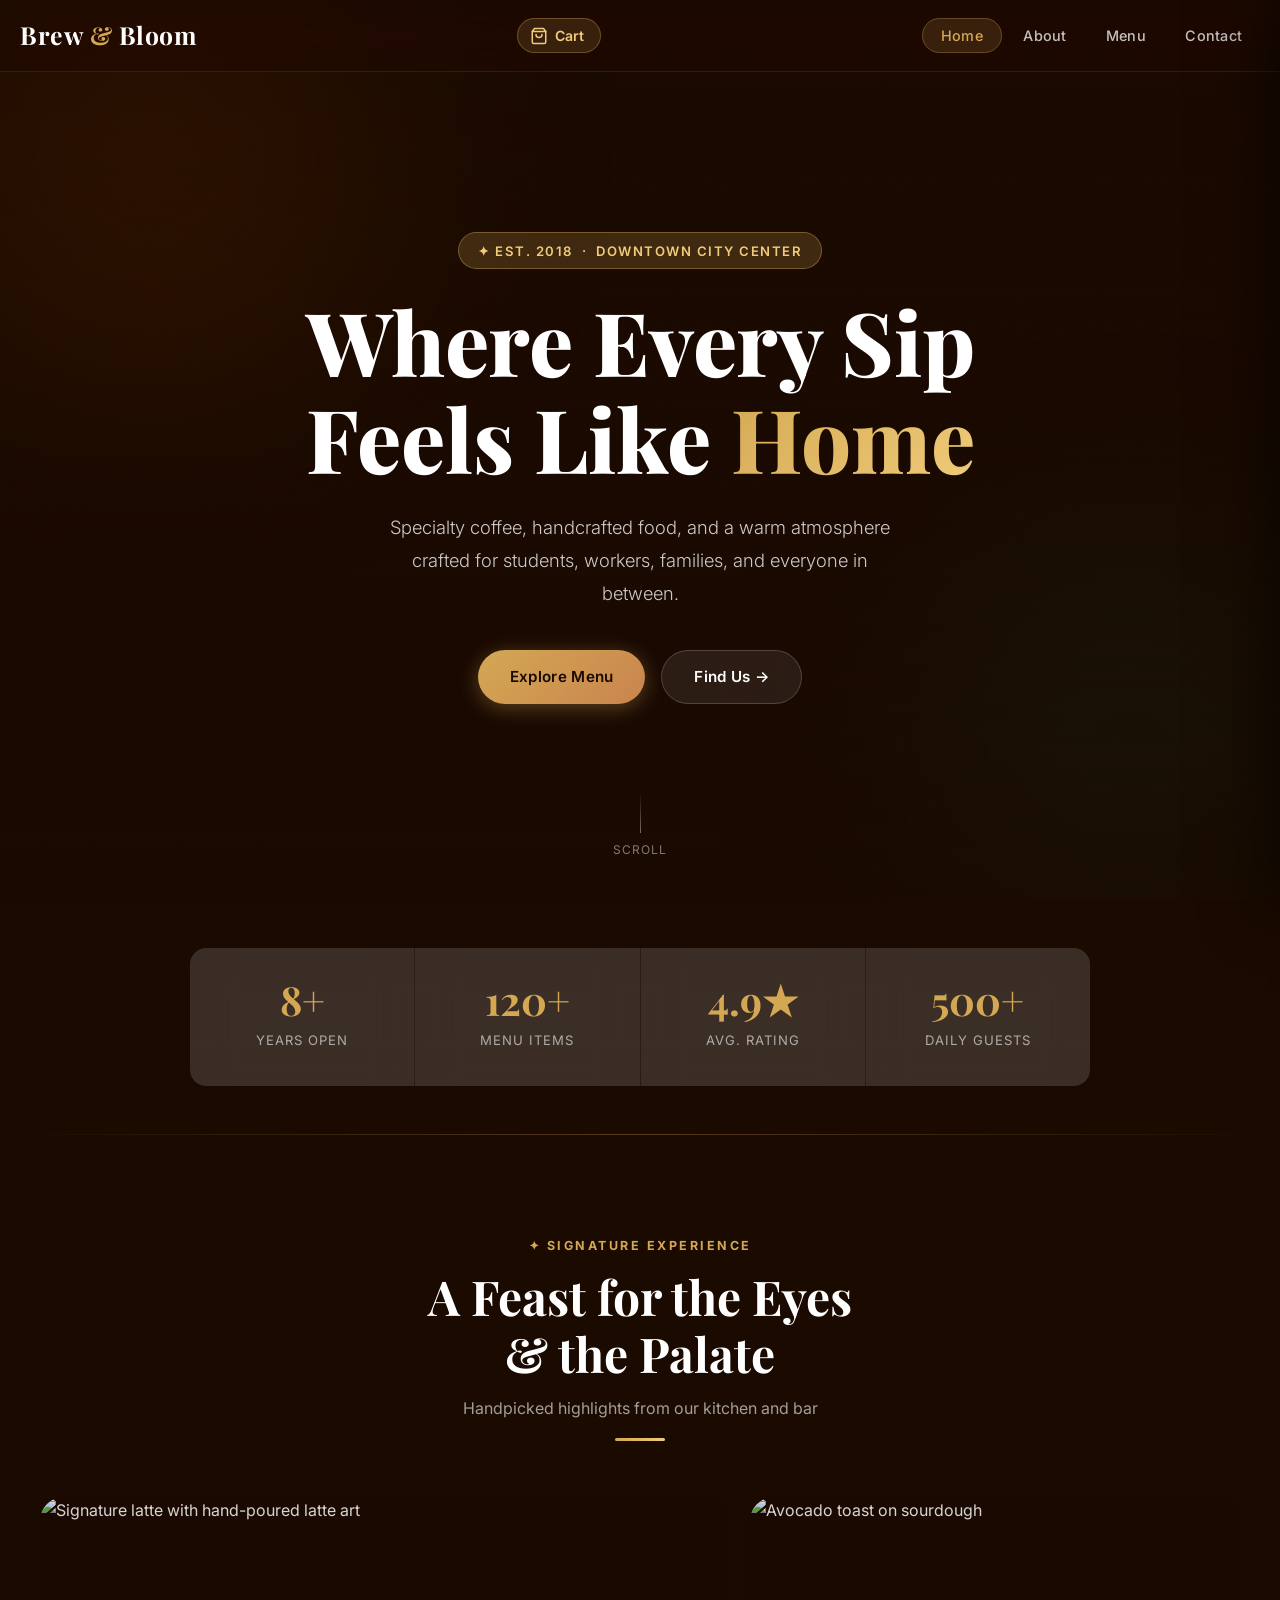
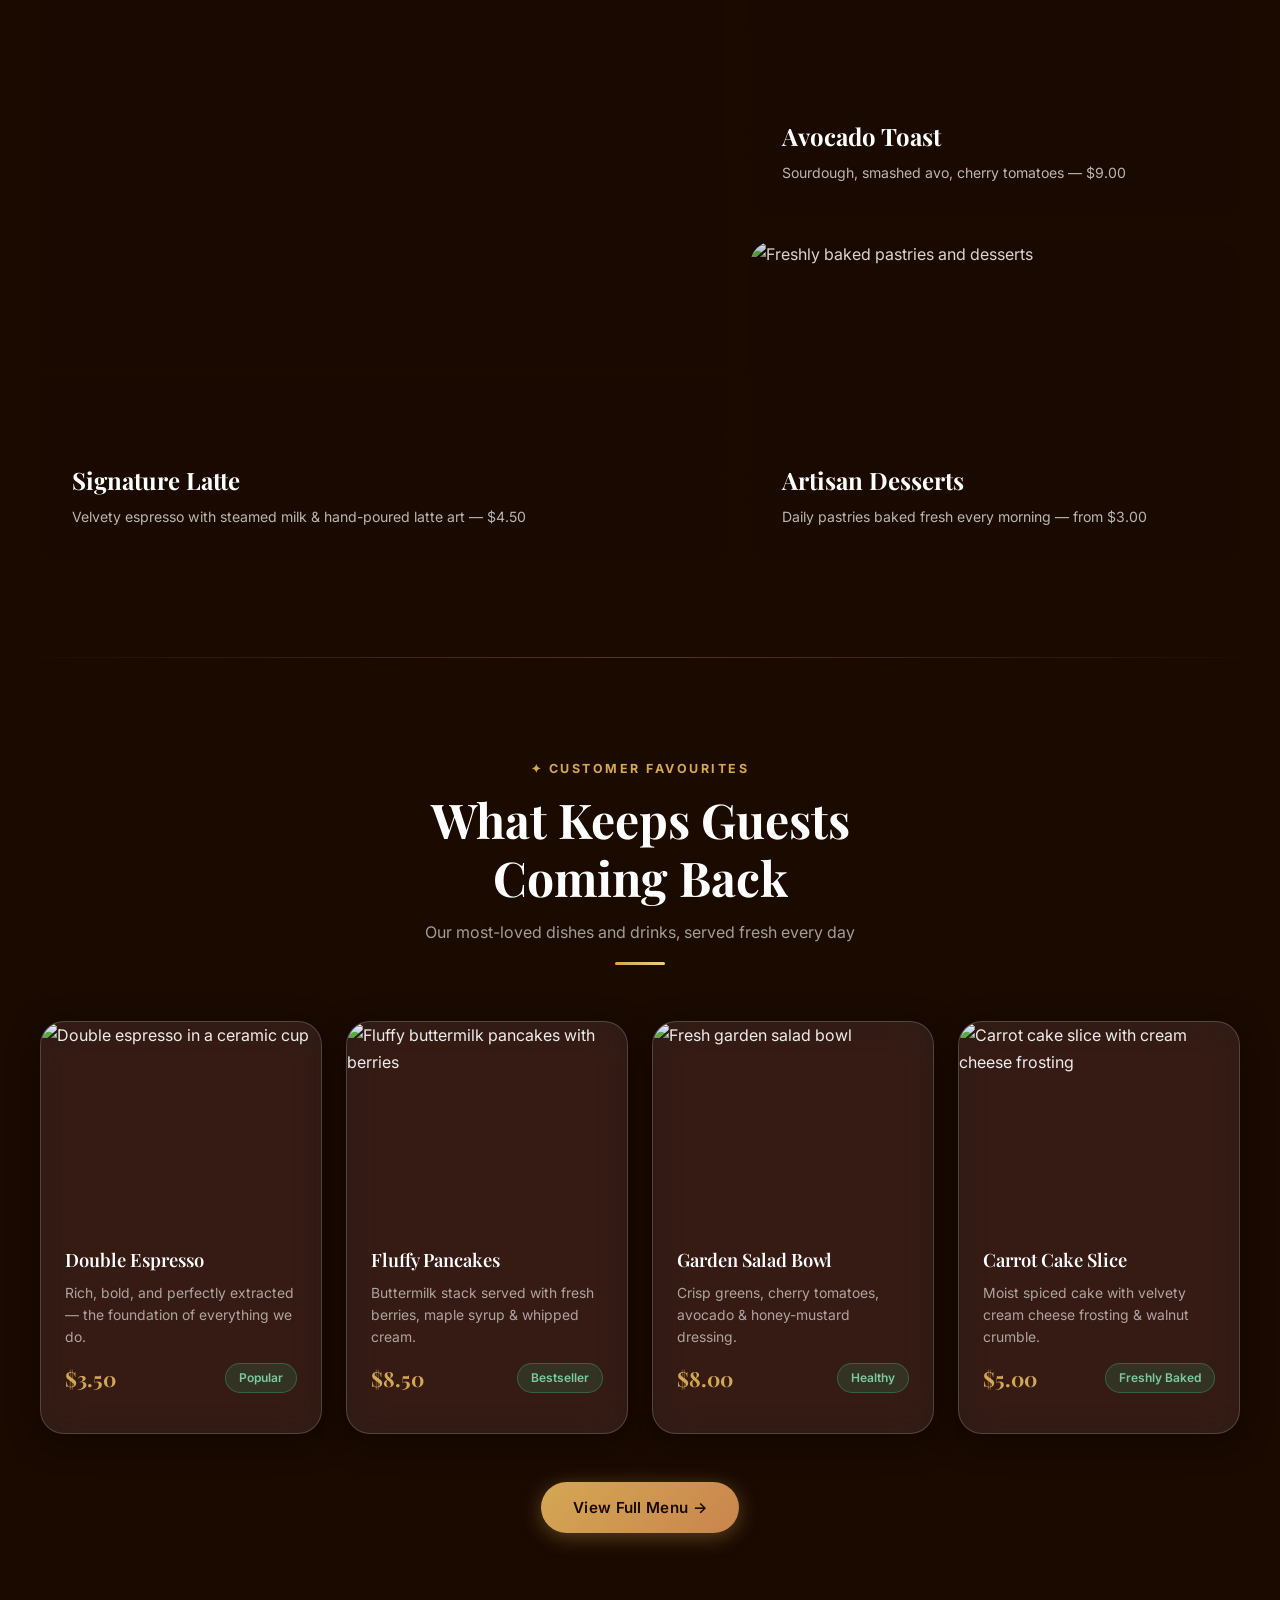
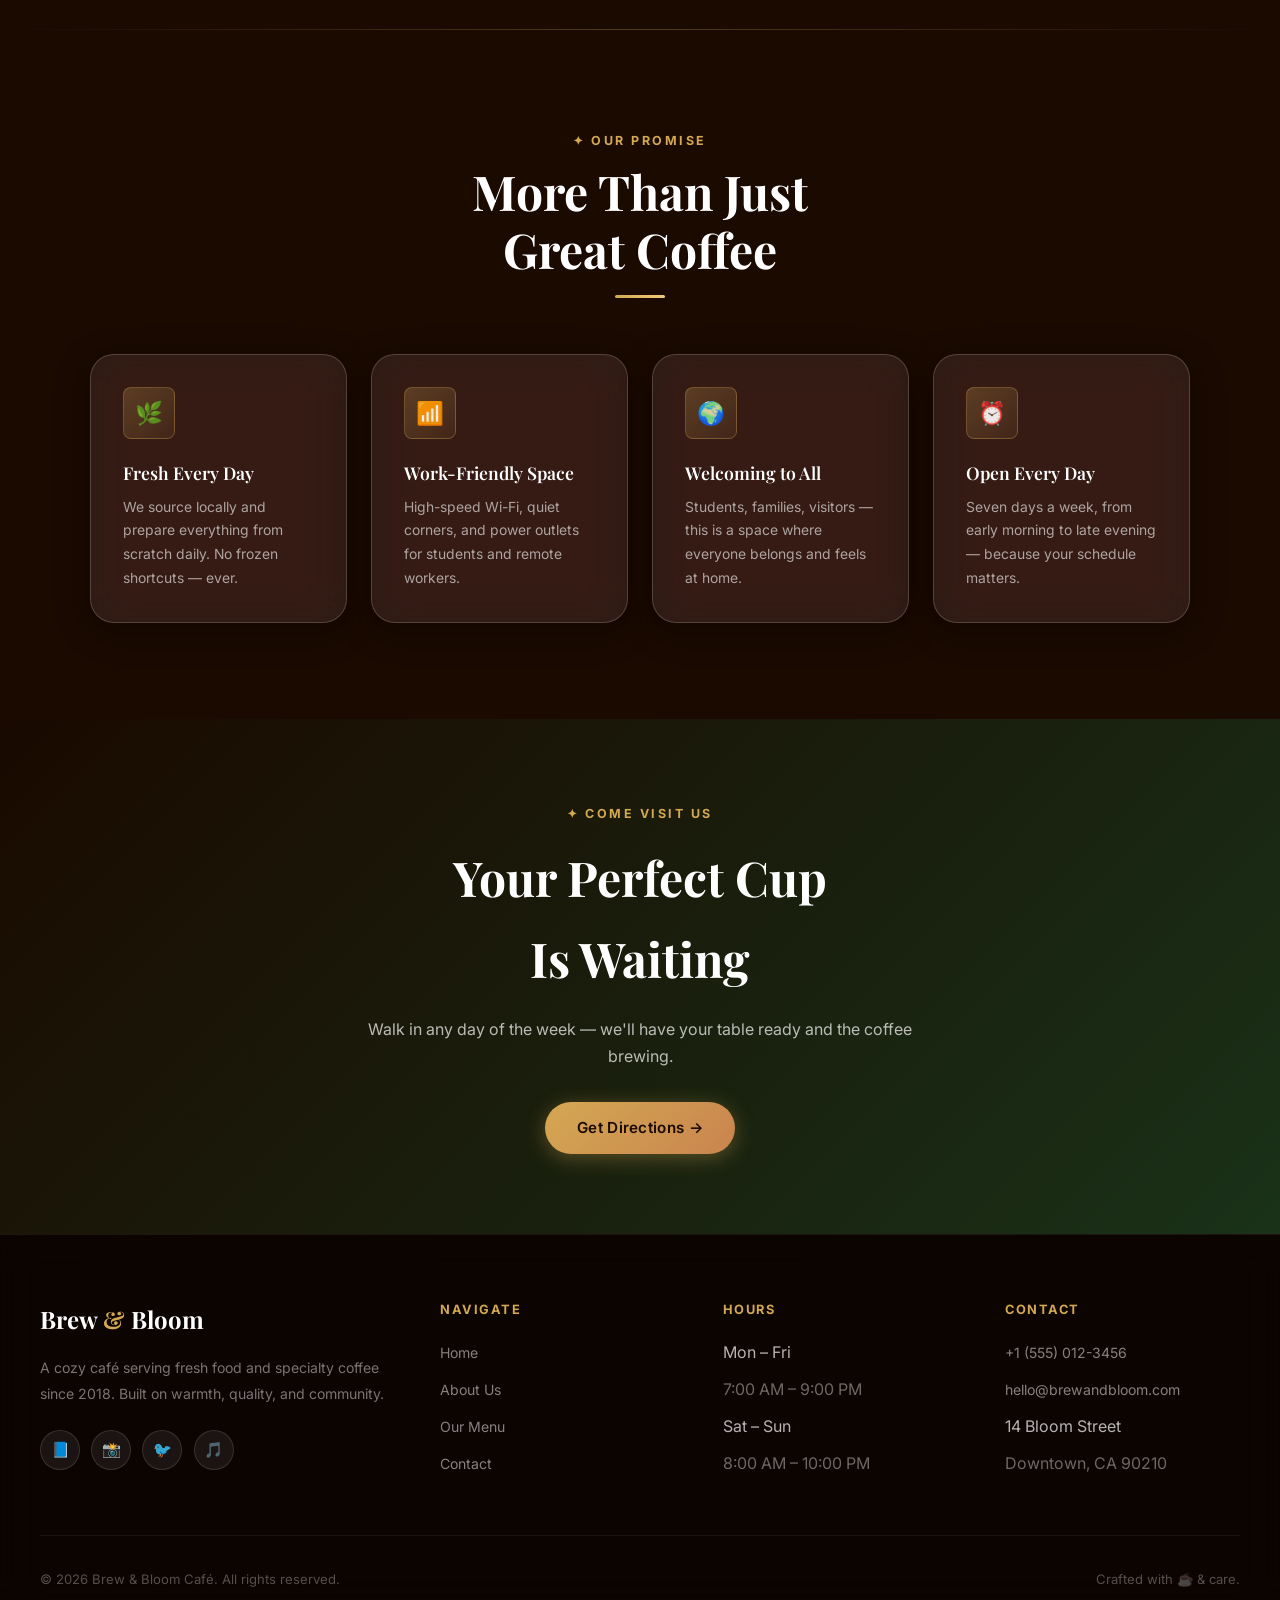
==== index.html @ b225d10c "Initial commit: Brew & Bloom Café website - Premium liquid glassmorphism design (dark brown/gold/gre" ====
<!DOCTYPE html>
<html lang="en">
<head>
  <meta charset="UTF-8" />
  <meta name="viewport" content="width=device-width, initial-scale=1.0, viewport-fit=cover" />
  <meta name="theme-color" content="#1a0a00" />
  <meta name="description" content="Brew & Bloom Café – Specialty coffee, handcrafted food, and a warm atmosphere in Downtown City Center." />
  <meta name="apple-mobile-web-app-capable" content="yes" />
  <meta name="apple-mobile-web-app-status-bar-style" content="black-translucent" />
  <title>Brew &amp; Bloom Café</title>
  <!-- Favicon -->
  <link rel="icon" type="image/svg+xml" href="favicon.svg" />
  <link rel="shortcut icon" href="favicon.svg" />
  <!-- Fonts -->
  <link rel="preconnect" href="https://fonts.googleapis.com" />
  <link rel="preconnect" href="https://fonts.gstatic.com" crossorigin />
  <link href="https://fonts.googleapis.com/css2?family=Playfair+Display:wght@400;500;600;700;800&family=Inter:wght@300;400;500;600;700&display=swap" rel="stylesheet" />
  <link rel="stylesheet" href="styles.css" />
  <link rel="stylesheet" href="cart.css" />
</head>
<body>

  <!-- LIQUID BACKGROUND BLOBS -->
  <div class="blob-bg"></div>

  <!-- NAVBAR -->
  <nav class="navbar" id="navbar" role="navigation" aria-label="Main navigation">
    <a href="index.html" class="logo" aria-label="Brew and Bloom home">Brew <span>&amp;</span> Bloom</a>

    <div style="display:flex;align-items:center;gap:0.75rem;">
      <button class="cart-btn" id="cartBtn" aria-label="Open cart" aria-haspopup="dialog" type="button">
        <svg viewBox="0 0 24 24" aria-hidden="true"><path d="M6 2L3 6v14a2 2 0 002 2h14a2 2 0 002-2V6l-3-4z"/><line x1="3" y1="6" x2="21" y2="6"/><path d="M16 10a4 4 0 01-8 0"/></svg>
        <span class="cart-label">Cart</span>
        <span class="cart-badge" id="cartBadge" aria-live="polite">0</span>
      </button>
      <button class="hamburger" id="hamburger"
      aria-label="Open navigation menu"
      aria-expanded="false"
      aria-controls="navLinks"
      type="button">
      <span></span><span></span><span></span>
    </button>
    </div>

    <ul class="nav-links" id="navLinks" role="list">
      <li><a href="index.html" class="active" aria-current="page">Home</a></li>
      <li><a href="about.html">About</a></li>
      <li><a href="menu.html">Menu</a></li>
      <li><a href="contact.html">Contact</a></li>
    </ul>
  </nav>

  <!-- HERO -->
  <section class="hero" aria-label="Welcome banner">
    <div class="hero-bg" id="heroBg" role="img" aria-label="Café interior background"></div>
    <div class="hero-content">
      <div class="hero-badge">✦ Est. 2018 &nbsp;·&nbsp; Downtown City Center</div>
      <h1>Where Every Sip<br>Feels Like <span class="highlight">Home</span></h1>
      <p>Specialty coffee, handcrafted food, and a warm atmosphere crafted for students, workers, families, and everyone in between.</p>
      <div class="hero-btns">
        <a href="menu.html" class="btn btn-gold">Explore Menu</a>
        <a href="contact.html" class="btn btn-glass">Find Us →</a>
      </div>
    </div>
    <div class="scroll-hint" aria-hidden="true">Scroll</div>
  </section>

  <!-- STATS -->
  <section class="section" style="padding: 3rem 2rem;" aria-label="Café statistics">
    <div class="section-inner">
      <div class="stats-bar reveal">
        <div class="stat-item">
          <span class="num" aria-label="8 plus years open">8+</span>
          <span class="label">Years Open</span>
        </div>
        <div class="stat-item">
          <span class="num" aria-label="120 plus menu items">120+</span>
          <span class="label">Menu Items</span>
        </div>
        <div class="stat-item">
          <span class="num" aria-label="4.9 star rating">4.9★</span>
          <span class="label">Avg. Rating</span>
        </div>
        <div class="stat-item">
          <span class="num" aria-label="500 plus daily guests">500+</span>
          <span class="label">Daily Guests</span>
        </div>
      </div>
    </div>
  </section>

  <div class="liquid-divider"></div>

  <!-- FEATURED DISHES -->
  <section class="section" aria-label="Featured dishes">
    <div class="section-inner">
      <div class="section-title reveal">
        <span class="section-label">✦ Signature Experience</span>
        <h2>A Feast for the Eyes<br>&amp; the Palate</h2>
        <p>Handpicked highlights from our kitchen and bar</p>
        <div class="gold-line"></div>
      </div>
      <div class="featured-grid reveal">
        <div class="featured-card large">
          <img src="https://images.unsplash.com/photo-1509042239860-f550ce710b93?w=900&q=85&auto=format" alt="Signature latte with hand-poured latte art" loading="lazy" />
          <div class="featured-card-overlay">
            <h3>Signature Latte</h3>
            <p>Velvety espresso with steamed milk &amp; hand-poured latte art — $4.50</p>
          </div>
        </div>
        <div class="featured-card">
          <img src="https://images.unsplash.com/photo-1504674900247-0877df9cc836?w=700&q=80&auto=format" alt="Avocado toast on sourdough" loading="lazy" />
          <div class="featured-card-overlay">
            <h3>Avocado Toast</h3>
            <p>Sourdough, smashed avo, cherry tomatoes — $9.00</p>
          </div>
        </div>
        <div class="featured-card">
          <img src="https://images.unsplash.com/photo-1551024601-bec78aea704b?w=700&q=80&auto=format" alt="Freshly baked pastries and desserts" loading="lazy" />
          <div class="featured-card-overlay">
            <h3>Artisan Desserts</h3>
            <p>Daily pastries baked fresh every morning — from $3.00</p>
          </div>
        </div>
      </div>
    </div>
  </section>

  <div class="liquid-divider"></div>

  <!-- POPULAR MENU ITEMS -->
  <section class="section" aria-label="Customer favourites">
    <div class="section-inner">
      <div class="section-title reveal">
        <span class="section-label">✦ Customer Favourites</span>
        <h2>What Keeps Guests<br>Coming Back</h2>
        <p>Our most-loved dishes and drinks, served fresh every day</p>
        <div class="gold-line"></div>
      </div>
      <div class="menu-grid">
        <div class="menu-card reveal">
          <img class="menu-card-img" src="https://images.unsplash.com/photo-1495474472287-4d71bcdd2085?w=600&q=80&auto=format" alt="Double espresso in a ceramic cup" loading="lazy" />
          <div class="menu-card-body">
            <h3>Double Espresso</h3>
            <p>Rich, bold, and perfectly extracted — the foundation of everything we do.</p>
            <div class="menu-card-footer">
              <span class="price-tag">$3.50</span>
              <span class="tag-badge">Popular</span>
            </div>
          </div>
        </div>
        <div class="menu-card reveal">
          <img class="menu-card-img" src="https://images.unsplash.com/photo-1567620905732-2d1ec7ab7445?w=600&q=80&auto=format" alt="Fluffy buttermilk pancakes with berries" loading="lazy" />
          <div class="menu-card-body">
            <h3>Fluffy Pancakes</h3>
            <p>Buttermilk stack served with fresh berries, maple syrup &amp; whipped cream.</p>
            <div class="menu-card-footer">
              <span class="price-tag">$8.50</span>
              <span class="tag-badge">Bestseller</span>
            </div>
          </div>
        </div>
        <div class="menu-card reveal">
          <img class="menu-card-img" src="https://images.unsplash.com/photo-1512621776951-a57141f2eefd?w=600&q=80&auto=format" alt="Fresh garden salad bowl" loading="lazy" />
          <div class="menu-card-body">
            <h3>Garden Salad Bowl</h3>
            <p>Crisp greens, cherry tomatoes, avocado &amp; honey-mustard dressing.</p>
            <div class="menu-card-footer">
              <span class="price-tag">$8.00</span>
              <span class="tag-badge">Healthy</span>
            </div>
          </div>
        </div>
        <div class="menu-card reveal">
          <img class="menu-card-img" src="https://images.unsplash.com/photo-1563729784474-d77dbb933a9e?w=600&q=80&auto=format" alt="Carrot cake slice with cream cheese frosting" loading="lazy" />
          <div class="menu-card-body">
            <h3>Carrot Cake Slice</h3>
            <p>Moist spiced cake with velvety cream cheese frosting &amp; walnut crumble.</p>
            <div class="menu-card-footer">
              <span class="price-tag">$5.00</span>
              <span class="tag-badge">Freshly Baked</span>
            </div>
          </div>
        </div>
      </div>
      <div style="text-align:center; margin-top: 3rem;">
        <a href="menu.html" class="btn btn-gold reveal">View Full Menu →</a>
      </div>
    </div>
  </section>

  <div class="liquid-divider"></div>

  <!-- WHY US -->
  <section class="section" aria-label="Why choose us">
    <div class="section-inner">
      <div class="section-title reveal">
        <span class="section-label">✦ Our Promise</span>
        <h2>More Than Just<br>Great Coffee</h2>
        <div class="gold-line"></div>
      </div>
      <div class="values-grid">
        <div class="value-card reveal">
          <div class="value-icon">🌿</div>
          <h3>Fresh Every Day</h3>
          <p>We source locally and prepare everything from scratch daily. No frozen shortcuts — ever.</p>
        </div>
        <div class="value-card reveal">
          <div class="value-icon">📶</div>
          <h3>Work-Friendly Space</h3>
          <p>High-speed Wi-Fi, quiet corners, and power outlets for students and remote workers.</p>
        </div>
        <div class="value-card reveal">
          <div class="value-icon">🌍</div>
          <h3>Welcoming to All</h3>
          <p>Students, families, visitors — this is a space where everyone belongs and feels at home.</p>
        </div>
        <div class="value-card reveal">
          <div class="value-icon">⏰</div>
          <h3>Open Every Day</h3>
          <p>Seven days a week, from early morning to late evening — because your schedule matters.</p>
        </div>
      </div>
    </div>
  </section>

  <!-- CTA BAND -->
  <section class="cta-band" aria-label="Call to action">
    <div class="cta-band-bg"></div>
    <div class="cta-band-content reveal">
      <span class="section-label">✦ Come Visit Us</span>
      <h2>Your Perfect Cup<br>Is Waiting</h2>
      <p>Walk in any day of the week — we'll have your table ready and the coffee brewing.</p>
      <a href="contact.html" class="btn btn-gold">Get Directions →</a>
    </div>
  </section>

  <!-- FOOTER -->
  <footer class="footer" role="contentinfo">
    <div class="footer-grid">
      <div class="footer-col">
        <div class="footer-logo">Brew <span>&amp;</span> Bloom</div>
        <p>A cozy café serving fresh food and specialty coffee since 2018. Built on warmth, quality, and community.</p>
        <div class="social-links">
          <a href="#" aria-label="Brew and Bloom on Facebook">📘</a>
          <a href="#" aria-label="Brew and Bloom on Instagram">📸</a>
          <a href="#" aria-label="Brew and Bloom on Twitter">🐦</a>
          <a href="#" aria-label="Brew and Bloom on TikTok">🎵</a>
        </div>
      </div>
      <div class="footer-col">
        <h4>Navigate</h4>
        <ul>
          <li><a href="index.html">Home</a></li>
          <li><a href="about.html">About Us</a></li>
          <li><a href="menu.html">Our Menu</a></li>
          <li><a href="contact.html">Contact</a></li>
        </ul>
      </div>
      <div class="footer-col">
        <h4>Hours</h4>
        <ul>
          <li><span style="color:rgba(255,255,255,0.7)">Mon – Fri</span></li>
          <li><span style="color:rgba(255,255,255,0.4)">7:00 AM – 9:00 PM</span></li>
          <li><span style="color:rgba(255,255,255,0.7)">Sat – Sun</span></li>
          <li><span style="color:rgba(255,255,255,0.4)">8:00 AM – 10:00 PM</span></li>
        </ul>
      </div>
      <div class="footer-col">
        <h4>Contact</h4>
        <ul>
          <li><a href="tel:+15550123456">+1 (555) 012-3456</a></li>
          <li><a href="mailto:hello@brewandbloom.com">hello@brewandbloom.com</a></li>
          <li><span style="color:rgba(255,255,255,0.7)">14 Bloom Street</span></li>
          <li><span style="color:rgba(255,255,255,0.4)">Downtown, CA 90210</span></li>
        </ul>
      </div>
    </div>
    <div class="footer-bottom">
      <p>&copy; 2026 Brew &amp; Bloom Café. All rights reserved.</p>
      <p>Crafted with ☕ &amp; care.</p>
    </div>
  </footer>

  <div class="toast" id="toast" role="status" aria-live="polite"></div>

  <!-- CART DRAWER -->
  <div class="cart-overlay" id="cartOverlay" aria-hidden="true"></div>
  <aside class="cart-drawer" id="cartDrawer" role="dialog" aria-modal="true" aria-label="Your cart">
    <div class="cart-drawer-header">
      <div class="cart-drawer-title">
        <svg viewBox="0 0 24 24" aria-hidden="true"><path d="M6 2L3 6v14a2 2 0 002 2h14a2 2 0 002-2V6l-3-4z"/><line x1="3" y1="6" x2="21" y2="6"/><path d="M16 10a4 4 0 01-8 0"/></svg>
        Your Order
        <span class="cart-count-label" id="cartCountLabel"></span>
      </div>
      <button class="cart-close-btn" id="cartCloseBtn" aria-label="Close cart" type="button">✕</button>
    </div>
    <div class="cart-items-list" id="cartItemsList"></div>
    <div class="cart-drawer-footer" id="cartFooter" style="display:none;">
      <div class="cart-summary">
        <div class="cart-summary-row"><span>Subtotal</span><span id="cartSubtotal">$0.00</span></div>
        <div class="cart-summary-row"><span>Service (10%)</span><span id="cartService">$0.00</span></div>
        <div class="cart-summary-row total"><span>Total</span><span id="cartTotal">$0.00</span></div>
      </div>
      <div class="cart-footer-btns">
        <button class="btn btn-gold btn-checkout" id="checkoutBtn" type="button">Place Order ✦</button>
        <button class="btn-clear-cart" id="clearCartBtn" type="button">Clear cart</button>
      </div>
    </div>
  </aside>
  <div class="checkout-modal-overlay" id="checkoutModal" role="dialog" aria-modal="true" aria-label="Order confirmed">
    <div class="checkout-modal">
      <span class="modal-icon">✅</span>
      <h3>Order Placed!</h3>
      <p>Thank you for your order. Our team is already preparing it fresh for you.</p>
      <span class="order-ref" id="orderRef"></span>
      <p style="font-size:0.82rem; margin-top:0.5rem;">Please come to the counter to collect your order.</p>
      <button class="btn btn-gold" id="modalDoneBtn" type="button" style="margin-top:1.5rem; width:100%; justify-content:center;">Done</button>
    </div>
  </div>

  <script src="script.js"></script>
  <script src="cart.js"></script>
</body>
</html>
---- styles.css ----
/* ============================================================
   BREW & BLOOM — PREMIUM LIQUID GLASSMORPHISM DESIGN SYSTEM
   ============================================================ */

@import url('https://fonts.googleapis.com/css2?family=Playfair+Display:wght@400;500;600;700;800&family=Inter:wght@300;400;500;600;700&display=swap');

/* ===== CSS VARIABLES ===== */
:root {
  --brown-900: #1a0a00;
  --brown-800: #2d1200;
  --brown-700: #4a1e00;
  --brown-600: #7b3800;
  --brown-500: #a85c2a;
  --brown-400: #c9844e;
  --brown-300: #e2b48a;
  --brown-100: #f9ede0;

  --green-900: #0d2318;
  --green-700: #1a4a30;
  --green-500: #2e7d52;
  --green-400: #48a870;
  --green-300: #7dc9a0;

  --cream:     #fdf6ec;
  --cream-dark:#f2e4cc;

  --gold:      #d4a853;
  --gold-light:#f0cc7a;

  --white:     #ffffff;
  --glass-bg:  rgba(255, 255, 255, 0.08);
  --glass-border: rgba(255, 255, 255, 0.18);
  --glass-bg-strong: rgba(255, 255, 255, 0.14);
  --glass-shadow: 0 8px 32px rgba(0, 0, 0, 0.35);

  --text-light: rgba(255,255,255,0.92);
  --text-muted: rgba(255,255,255,0.6);

  --radius-sm:  8px;
  --radius-md:  16px;
  --radius-lg:  24px;
  --radius-xl:  40px;

  --transition: all 0.4s cubic-bezier(0.23, 1, 0.32, 1);
}

/* ===== RESET ===== */
*, *::before, *::after { margin: 0; padding: 0; box-sizing: border-box; }

html { scroll-behavior: smooth; }

/* Scroll lock — used by mobile nav AND cart drawer */
html.nav-open { overflow: hidden; }

body {
  font-family: 'Inter', sans-serif;
  background: var(--brown-900);
  color: var(--text-light);
  overflow-x: hidden;
  line-height: 1.7;
}

a { text-decoration: none; color: inherit; }
img { max-width: 100%; display: block; }

/* ===== SCROLLBAR ===== */
::-webkit-scrollbar { width: 6px; }
::-webkit-scrollbar-track { background: var(--brown-800); }
::-webkit-scrollbar-thumb { background: var(--brown-500); border-radius: 3px; }

/* ===== NOISE OVERLAY (liquid texture) ===== */
body::before {
  content: '';
  position: fixed;
  inset: 0;
  background-image: url("data:image/svg+xml,%3Csvg viewBox='0 0 512 512' xmlns='http://www.w3.org/2000/svg'%3E%3Cfilter id='n'%3E%3CfeTurbulence type='fractalNoise' baseFrequency='0.75' numOctaves='4' stitchTiles='stitch'/%3E%3C/filter%3E%3Crect width='100%25' height='100%25' filter='url(%23n)' opacity='0.03'/%3E%3C/svg%3E");
  pointer-events: none;
  z-index: 0;
  opacity: 0.4;
}

/* ===== PAGE BACKGROUND BLOBS ===== */
.blob-bg {
  position: fixed;
  inset: 0;
  z-index: 0;
  pointer-events: none;
  overflow: hidden;
}

.blob-bg::before,
.blob-bg::after {
  content: '';
  position: absolute;
  border-radius: 50%;
  filter: blur(100px);
  opacity: 0.45;
  animation: blobFloat 18s ease-in-out infinite alternate;
}

.blob-bg::before {
  width: 700px; height: 700px;
  background: radial-gradient(circle, var(--brown-600) 0%, transparent 70%);
  top: -200px; left: -200px;
}

.blob-bg::after {
  width: 600px; height: 600px;
  background: radial-gradient(circle, var(--green-700) 0%, transparent 70%);
  bottom: -150px; right: -150px;
  animation-delay: -9s;
  animation-duration: 22s;
}

@keyframes blobFloat {
  0%   { transform: translate(0, 0) scale(1); }
  50%  { transform: translate(60px, 40px) scale(1.08); }
  100% { transform: translate(-40px, 60px) scale(0.95); }
}

/* ===== GLASS MIXIN CLASSES ===== */
.glass {
  background: var(--glass-bg);
  backdrop-filter: blur(20px) saturate(180%);
  -webkit-backdrop-filter: blur(20px) saturate(180%);
  border: 1px solid var(--glass-border);
  border-radius: var(--radius-lg);
  box-shadow: var(--glass-shadow), inset 0 1px 0 rgba(255,255,255,0.12);
}

.glass-strong {
  background: var(--glass-bg-strong);
  backdrop-filter: blur(30px) saturate(200%);
  -webkit-backdrop-filter: blur(30px) saturate(200%);
  border: 1px solid rgba(255,255,255,0.22);
  border-radius: var(--radius-lg);
  box-shadow: 0 12px 40px rgba(0,0,0,0.4), inset 0 1px 0 rgba(255,255,255,0.15);
}

/* ===== NAVBAR ===== */
.navbar {
  position: fixed;
  top: 0; left: 0; right: 0;
  z-index: 1000;
  padding: 0 3rem;
  display: flex;
  align-items: center;
  justify-content: space-between;
  height: 72px;
  background: rgba(26, 10, 0, 0.6);
  backdrop-filter: blur(24px) saturate(180%);
  -webkit-backdrop-filter: blur(24px) saturate(180%);
  border-bottom: 1px solid rgba(255,255,255,0.08);
  transition: var(--transition);
}

.navbar.scrolled {
  background: rgba(26, 10, 0, 0.88);
  box-shadow: 0 4px 30px rgba(0,0,0,0.5);
}

.logo {
  font-family: 'Playfair Display', serif;
  font-size: 1.55rem;
  font-weight: 700;
  color: var(--white);
  letter-spacing: 0.5px;
  /* reset anchor defaults */
  text-decoration: none;
  cursor: pointer;
  flex-shrink: 0;
}

.logo:hover { color: var(--white); }

.logo span { color: var(--gold); }

.nav-links {
  list-style: none;
  display: flex;
  gap: 0.25rem;
}

.nav-links a {
  padding: 0.5rem 1.1rem;
  border-radius: 50px;
  font-size: 0.9rem;
  font-weight: 500;
  color: rgba(255,255,255,0.75);
  letter-spacing: 0.3px;
  transition: var(--transition);
  position: relative;
}

.nav-links a:hover {
  color: var(--white);
  background: rgba(255,255,255,0.1);
}

.nav-links a.active {
  color: var(--gold);
  background: rgba(212, 168, 83, 0.15);
  border: 1px solid rgba(212, 168, 83, 0.3);
}

/* Hamburger — now a <button> */
.hamburger {
  display: none;
  flex-direction: column;
  gap: 5px;
  cursor: pointer;
  padding: 0.5rem;
  border-radius: 8px;
  transition: background 0.3s;
  /* reset <button> defaults */
  background: none;
  border: none;
  outline: none;
  -webkit-tap-highlight-color: transparent;
  flex-shrink: 0;
}
.hamburger:hover  { background: rgba(255,255,255,0.1); }
.hamburger:focus-visible { outline: 2px solid var(--gold); outline-offset: 3px; }
.hamburger span {
  display: block;
  width: 24px; height: 2px;
  background: var(--white);
  border-radius: 2px;
  transition: var(--transition);
}
.hamburger.open span:nth-child(1) { transform: translateY(7px) rotate(45deg); }
.hamburger.open span:nth-child(2) { opacity: 0; }
.hamburger.open span:nth-child(3) { transform: translateY(-7px) rotate(-45deg); }

/* ===== BUTTONS ===== */
.btn {
  display: inline-flex;
  align-items: center;
  gap: 0.5rem;
  padding: 0.8rem 2rem;
  border-radius: 50px;
  font-size: 0.95rem;
  font-weight: 600;
  font-family: 'Inter', sans-serif;
  cursor: pointer;
  border: none;
  transition: var(--transition);
  letter-spacing: 0.3px;
  position: relative;
  overflow: hidden;
}

.btn::after {
  content: '';
  position: absolute;
  inset: 0;
  background: rgba(255,255,255,0);
  transition: background 0.3s;
}

.btn:hover::after { background: rgba(255,255,255,0.08); }

.btn:hover {
  transform: translateY(-3px);
  box-shadow: 0 12px 32px rgba(0,0,0,0.3);
}

.btn-gold {
  background: linear-gradient(135deg, var(--gold) 0%, var(--brown-400) 100%);
  color: var(--brown-900);
  box-shadow: 0 4px 20px rgba(212,168,83,0.35);
}

.btn-gold:hover {
  box-shadow: 0 12px 32px rgba(212,168,83,0.5);
}

.btn-glass {
  background: var(--glass-bg);
  backdrop-filter: blur(12px);
  -webkit-backdrop-filter: blur(12px);
  border: 1px solid var(--glass-border);
  color: var(--white);
}

.btn-green {
  background: linear-gradient(135deg, var(--green-500), var(--green-400));
  color: var(--white);
  box-shadow: 0 4px 20px rgba(46,125,82,0.4);
}

.btn-green:hover {
  box-shadow: 0 12px 32px rgba(46,125,82,0.55);
}

/* ===== HERO ===== */
.hero {
  position: relative;
  min-height: 100vh;
  display: flex;
  align-items: center;
  justify-content: center;
  text-align: center;
  overflow: hidden;
  padding: 100px 2rem 4rem;
}

.hero-bg {
  position: absolute;
  inset: 0;
  background-image: url('https://images.unsplash.com/photo-1495474472287-4d71bcdd2085?w=1800&q=85&auto=format');
  background-size: cover;
  background-position: center;
  transform: scale(1.05);
  transition: transform 8s ease-out;
}

.hero-bg::after {
  content: '';
  position: absolute;
  inset: 0;
  background: linear-gradient(
    to bottom,
    rgba(26,10,0,0.55) 0%,
    rgba(26,10,0,0.35) 40%,
    rgba(26,10,0,0.75) 100%
  );
}

.hero-content {
  position: relative;
  z-index: 2;
  max-width: 780px;
}

.hero-badge {
  display: inline-flex;
  align-items: center;
  gap: 0.5rem;
  padding: 0.4rem 1.2rem;
  border-radius: 50px;
  background: rgba(212,168,83,0.2);
  border: 1px solid rgba(212,168,83,0.4);
  color: var(--gold-light);
  font-size: 0.82rem;
  font-weight: 600;
  letter-spacing: 1.5px;
  text-transform: uppercase;
  margin-bottom: 1.5rem;
  backdrop-filter: blur(10px);
}

.hero h1 {
  font-family: 'Playfair Display', serif;
  font-size: clamp(3rem, 7vw, 5.5rem);
  font-weight: 800;
  line-height: 1.1;
  margin-bottom: 1.5rem;
  color: var(--white);
}

.hero h1 .highlight {
  background: linear-gradient(135deg, var(--gold) 0%, var(--gold-light) 100%);
  -webkit-background-clip: text;
  -webkit-text-fill-color: transparent;
  background-clip: text;
}

.hero p {
  font-size: 1.15rem;
  color: rgba(255,255,255,0.78);
  max-width: 520px;
  margin: 0 auto 2.5rem;
  font-weight: 300;
  line-height: 1.8;
}

.hero-btns {
  display: flex;
  gap: 1rem;
  justify-content: center;
  flex-wrap: wrap;
}

/* Hero scroll indicator */
.scroll-hint {
  position: absolute;
  bottom: 2.5rem;
  left: 50%;
  transform: translateX(-50%);
  z-index: 2;
  display: flex;
  flex-direction: column;
  align-items: center;
  gap: 0.4rem;
  color: rgba(255,255,255,0.45);
  font-size: 0.75rem;
  letter-spacing: 1px;
  text-transform: uppercase;
  animation: scrollBounce 2s ease-in-out infinite;
}

.scroll-hint::before {
  content: '';
  width: 1px;
  height: 40px;
  background: linear-gradient(to bottom, transparent, rgba(255,255,255,0.4));
}

@keyframes scrollBounce {
  0%, 100% { transform: translateX(-50%) translateY(0); }
  50% { transform: translateX(-50%) translateY(6px); }
}

/* ===== SECTION LAYOUT ===== */
.section {
  position: relative;
  z-index: 1;
  padding: 6rem 2rem;
}

.section-inner {
  max-width: 1200px;
  margin: 0 auto;
}

.section-title {
  text-align: center;
  margin-bottom: 3.5rem;
}

.section-label {
  display: inline-block;
  font-size: 0.78rem;
  font-weight: 700;
  letter-spacing: 2.5px;
  text-transform: uppercase;
  color: var(--gold);
  margin-bottom: 0.75rem;
}

.section-title h2 {
  font-family: 'Playfair Display', serif;
  font-size: clamp(2rem, 4vw, 3rem);
  font-weight: 700;
  color: var(--white);
  line-height: 1.2;
  margin-bottom: 0.75rem;
}

.section-title p {
  color: var(--text-muted);
  font-size: 1rem;
  max-width: 480px;
  margin: 0 auto;
}

.gold-line {
  width: 50px;
  height: 3px;
  background: linear-gradient(to right, var(--gold), var(--gold-light));
  border-radius: 2px;
  margin: 1rem auto 0;
}

/* ===== MENU CARD ===== */
.menu-grid {
  display: grid;
  grid-template-columns: repeat(auto-fit, minmax(280px, 1fr));
  gap: 1.5rem;
}

.menu-card {
  background: var(--glass-bg);
  backdrop-filter: blur(20px) saturate(180%);
  -webkit-backdrop-filter: blur(20px) saturate(180%);
  border: 1px solid var(--glass-border);
  border-radius: var(--radius-lg);
  overflow: hidden;
  box-shadow: var(--glass-shadow);
  transition: var(--transition);
  cursor: pointer;
}

.menu-card:hover {
  transform: translateY(-8px) scale(1.01);
  border-color: rgba(212,168,83,0.35);
  box-shadow: 0 20px 60px rgba(0,0,0,0.45), inset 0 1px 0 rgba(255,255,255,0.15);
}

.menu-card-img {
  width: 100%;
  height: 200px;
  object-fit: cover;
  transition: transform 0.6s ease;
}

.menu-card:hover .menu-card-img {
  transform: scale(1.06);
}

.menu-card-body {
  padding: 1.4rem 1.5rem;
  display: flex;
  flex-direction: column;
  flex: 1;
}

.menu-card-body h3 {
  font-family: 'Playfair Display', serif;
  font-size: 1.15rem;
  font-weight: 600;
  color: var(--white);
  margin-bottom: 0.4rem;
}

.menu-card-body p {
  font-size: 0.87rem;
  color: var(--text-muted);
  line-height: 1.6;
  margin-bottom: 0.75rem;
  flex: 1;
}

.menu-card-footer {
  display: flex;
  align-items: center;
  justify-content: space-between;
  margin-bottom: 0.9rem;
}

.price-tag {
  font-family: 'Playfair Display', serif;
  font-size: 1.3rem;
  font-weight: 700;
  color: var(--gold);
}

.tag-badge {
  font-size: 0.75rem;
  padding: 0.25rem 0.8rem;
  border-radius: 50px;
  background: rgba(46,125,82,0.25);
  border: 1px solid rgba(72,168,112,0.4);
  color: var(--green-300);
  font-weight: 600;
}

/* ===== FEATURED (full-width image cards) ===== */
.featured-grid {
  display: grid;
  grid-template-columns: 1.4fr 1fr;
  grid-template-rows: auto auto;
  gap: 1.5rem;
}

.featured-card {
  position: relative;
  border-radius: var(--radius-lg);
  overflow: hidden;
  min-height: 320px;
  cursor: pointer;
  transition: var(--transition);
}

.featured-card:hover { transform: scale(1.02); }

.featured-card.large { grid-row: span 2; min-height: 660px; }

.featured-card img {
  width: 100%; height: 100%;
  object-fit: cover;
  transition: transform 0.6s ease;
}

.featured-card:hover img { transform: scale(1.06); }

.featured-card-overlay {
  position: absolute;
  inset: 0;
  background: linear-gradient(to top, rgba(26,10,0,0.85) 0%, rgba(26,10,0,0.1) 60%);
  display: flex;
  flex-direction: column;
  justify-content: flex-end;
  padding: 2rem;
}

.featured-card-overlay h3 {
  font-family: 'Playfair Display', serif;
  font-size: 1.5rem;
  font-weight: 700;
  color: var(--white);
  margin-bottom: 0.3rem;
}

.featured-card-overlay p {
  font-size: 0.88rem;
  color: rgba(255,255,255,0.7);
}

/* ===== STATS BAR ===== */
.stats-bar {
  display: grid;
  grid-template-columns: repeat(4, 1fr);
  gap: 1px;
  background: rgba(255,255,255,0.08);
  border-radius: var(--radius-md);
  overflow: hidden;
  max-width: 900px;
  margin: 0 auto;
}

.stat-item {
  background: var(--glass-bg);
  backdrop-filter: blur(20px);
  -webkit-backdrop-filter: blur(20px);
  padding: 2rem 1.5rem;
  text-align: center;
  transition: background 0.3s;
}

.stat-item:hover { background: rgba(255,255,255,0.12); }

.stat-item .num {
  font-family: 'Playfair Display', serif;
  font-size: 2.5rem;
  font-weight: 700;
  color: var(--gold);
  display: block;
  line-height: 1;
  margin-bottom: 0.4rem;
}

.stat-item .label {
  font-size: 0.82rem;
  color: var(--text-muted);
  text-transform: uppercase;
  letter-spacing: 1px;
}

/* ===== PAGE HERO ===== */
.page-hero {
  position: relative;
  height: 420px;
  display: flex;
  align-items: center;
  justify-content: center;
  text-align: center;
  overflow: hidden;
  padding-top: 72px;
}

.page-hero-bg {
  position: absolute;
  inset: 0;
  background-size: cover;
  background-position: center;
}

.page-hero-bg::after {
  content: '';
  position: absolute;
  inset: 0;
  background: linear-gradient(to bottom, rgba(26,10,0,0.6), rgba(26,10,0,0.75));
}

.page-hero-content {
  position: relative;
  z-index: 2;
}

.page-hero h1 {
  font-family: 'Playfair Display', serif;
  font-size: clamp(2.5rem, 5vw, 4rem);
  font-weight: 700;
  color: var(--white);
  margin-bottom: 0.75rem;
}

.page-hero p {
  color: rgba(255,255,255,0.7);
  font-size: 1.05rem;
  max-width: 440px;
  margin: 0 auto;
}

/* ===== MENU TABS ===== */
.menu-tabs {
  display: flex;
  justify-content: center;
  gap: 0.6rem;
  flex-wrap: wrap;
  margin-bottom: 3rem;
}

.tab-btn {
  padding: 0.6rem 1.5rem;
  border-radius: 50px;
  border: 1px solid rgba(255,255,255,0.15);
  background: var(--glass-bg);
  backdrop-filter: blur(12px);
  -webkit-backdrop-filter: blur(12px);
  color: rgba(255,255,255,0.65);
  font-size: 0.9rem;
  font-weight: 600;
  font-family: 'Inter', sans-serif;
  cursor: pointer;
  transition: var(--transition);
}

.tab-btn.active,
.tab-btn:hover {
  background: linear-gradient(135deg, rgba(212,168,83,0.25), rgba(212,168,83,0.1));
  border-color: rgba(212,168,83,0.5);
  color: var(--gold-light);
  box-shadow: 0 4px 20px rgba(212,168,83,0.2);
}

.menu-section { display: none; }
.menu-section.active {
  display: grid;
  grid-template-columns: repeat(auto-fill, minmax(290px, 1fr));
  gap: 1.5rem;
}

/* ===== ABOUT PAGE ===== */
.about-split {
  display: grid;
  grid-template-columns: 1fr 1fr;
  gap: 4rem;
  align-items: center;
  max-width: 1100px;
  margin: 0 auto;
}

.about-image-wrap {
  position: relative;
  border-radius: var(--radius-lg);
  overflow: hidden;
}

.about-image-wrap img {
  width: 100%;
  height: 520px;
  object-fit: cover;
  border-radius: var(--radius-lg);
}

.about-image-badge {
  position: absolute;
  bottom: 2rem;
  left: 2rem;
  padding: 1rem 1.5rem;
  background: var(--glass-bg-strong);
  backdrop-filter: blur(20px);
  -webkit-backdrop-filter: blur(20px);
  border: 1px solid var(--glass-border);
  border-radius: var(--radius-md);
  text-align: center;
}

.about-image-badge .year {
  font-family: 'Playfair Display', serif;
  font-size: 2rem;
  font-weight: 700;
  color: var(--gold);
  display: block;
}

.about-image-badge span {
  font-size: 0.78rem;
  color: var(--text-muted);
  text-transform: uppercase;
  letter-spacing: 1px;
}

.about-text h2 {
  font-family: 'Playfair Display', serif;
  font-size: 2.5rem;
  font-weight: 700;
  color: var(--white);
  line-height: 1.2;
  margin-bottom: 1.5rem;
}

.about-text p {
  color: var(--text-muted);
  margin-bottom: 1.25rem;
  font-size: 0.97rem;
  line-height: 1.85;
}

/* ===== VALUES GRID ===== */
.values-grid {
  display: grid;
  grid-template-columns: repeat(auto-fit, minmax(240px, 1fr));
  gap: 1.5rem;
  max-width: 1100px;
  margin: 0 auto;
}

.value-card {
  padding: 2rem;
  background: var(--glass-bg);
  backdrop-filter: blur(20px) saturate(180%);
  -webkit-backdrop-filter: blur(20px) saturate(180%);
  border: 1px solid var(--glass-border);
  border-radius: var(--radius-lg);
  box-shadow: var(--glass-shadow);
  transition: var(--transition);
}

.value-card:hover {
  transform: translateY(-6px);
  border-color: rgba(212,168,83,0.3);
  box-shadow: 0 20px 50px rgba(0,0,0,0.4);
}

.value-icon {
  width: 52px; height: 52px;
  border-radius: var(--radius-sm);
  background: linear-gradient(135deg, rgba(212,168,83,0.25), rgba(212,168,83,0.08));
  border: 1px solid rgba(212,168,83,0.3);
  display: flex;
  align-items: center;
  justify-content: center;
  font-size: 1.4rem;
  margin-bottom: 1.2rem;
}

.value-card h3 {
  font-family: 'Playfair Display', serif;
  font-size: 1.1rem;
  font-weight: 600;
  color: var(--white);
  margin-bottom: 0.5rem;
}

.value-card p {
  font-size: 0.87rem;
  color: var(--text-muted);
  line-height: 1.7;
}

/* ===== TEAM ===== */
.team-grid {
  display: grid;
  grid-template-columns: repeat(auto-fit, minmax(280px, 1fr));
  gap: 1.5rem;
  max-width: 1000px;
  margin: 0 auto;
}

.team-card {
  background: var(--glass-bg);
  backdrop-filter: blur(20px);
  -webkit-backdrop-filter: blur(20px);
  border: 1px solid var(--glass-border);
  border-radius: var(--radius-lg);
  overflow: hidden;
  transition: var(--transition);
}

.team-card:hover {
  transform: translateY(-6px);
  box-shadow: 0 20px 50px rgba(0,0,0,0.45);
}

.team-card img {
  width: 100%; height: 240px;
  object-fit: cover;
  object-position: center top;
}

.team-card-body {
  padding: 1.5rem;
}

.team-card-body h3 {
  font-family: 'Playfair Display', serif;
  font-size: 1.15rem;
  color: var(--white);
  margin-bottom: 0.2rem;
}

.team-card-body .role {
  font-size: 0.8rem;
  color: var(--gold);
  font-weight: 600;
  letter-spacing: 1px;
  text-transform: uppercase;
  margin-bottom: 0.75rem;
}

.team-card-body p {
  font-size: 0.87rem;
  color: var(--text-muted);
  line-height: 1.65;
}

/* ===== CONTACT ===== */
.contact-grid {
  display: grid;
  grid-template-columns: 1fr 1.4fr;
  gap: 3rem;
  max-width: 1100px;
  margin: 0 auto;
  align-items: start;
}

.contact-info h3 {
  font-family: 'Playfair Display', serif;
  font-size: 1.8rem;
  color: var(--white);
  margin-bottom: 0.5rem;
}

.contact-info > p {
  color: var(--text-muted);
  margin-bottom: 2.5rem;
  font-size: 0.95rem;
}

.info-row {
  display: flex;
  gap: 1.2rem;
  align-items: flex-start;
  margin-bottom: 1.75rem;
  padding: 1.25rem;
  background: var(--glass-bg);
  backdrop-filter: blur(16px);
  -webkit-backdrop-filter: blur(16px);
  border: 1px solid var(--glass-border);
  border-radius: var(--radius-md);
  transition: var(--transition);
}

.info-row:hover {
  border-color: rgba(212,168,83,0.3);
  transform: translateX(4px);
}

.info-row-icon {
  width: 44px; height: 44px;
  flex-shrink: 0;
  background: linear-gradient(135deg, rgba(212,168,83,0.25), rgba(212,168,83,0.08));
  border: 1px solid rgba(212,168,83,0.3);
  border-radius: 10px;
  display: flex;
  align-items: center;
  justify-content: center;
  font-size: 1.1rem;
}

.info-row-text strong {
  display: block;
  font-size: 0.85rem;
  font-weight: 600;
  color: var(--gold);
  text-transform: uppercase;
  letter-spacing: 0.8px;
  margin-bottom: 0.2rem;
}

.info-row-text span {
  font-size: 0.9rem;
  color: rgba(255,255,255,0.75);
  line-height: 1.6;
}

.map-placeholder {
  margin-top: 2rem;
  border-radius: var(--radius-md);
  overflow: hidden;
  border: 1px solid var(--glass-border);
}

.map-placeholder img {
  width: 100%; height: 200px;
  object-fit: cover;
  opacity: 0.8;
}

/* FORM */
.contact-form-wrap {
  background: var(--glass-bg);
  backdrop-filter: blur(30px) saturate(200%);
  -webkit-backdrop-filter: blur(30px) saturate(200%);
  border: 1px solid var(--glass-border);
  border-radius: var(--radius-lg);
  padding: 2.5rem;
  box-shadow: 0 16px 48px rgba(0,0,0,0.4), inset 0 1px 0 rgba(255,255,255,0.1);
}

.contact-form-wrap h3 {
  font-family: 'Playfair Display', serif;
  font-size: 1.7rem;
  color: var(--white);
  margin-bottom: 0.4rem;
}

.contact-form-wrap > p {
  color: var(--text-muted);
  font-size: 0.9rem;
  margin-bottom: 2rem;
}

.form-row {
  display: grid;
  grid-template-columns: 1fr 1fr;
  gap: 1rem;
}

.form-group {
  margin-bottom: 1.25rem;
}

.form-group label {
  display: block;
  font-size: 0.82rem;
  font-weight: 600;
  color: rgba(255,255,255,0.6);
  letter-spacing: 0.5px;
  text-transform: uppercase;
  margin-bottom: 0.5rem;
}

.form-group input,
.form-group textarea,
.form-group select {
  width: 100%;
  padding: 0.85rem 1.1rem;
  background: rgba(255,255,255,0.06);
  border: 1px solid rgba(255,255,255,0.12);
  border-radius: var(--radius-sm);
  color: var(--white);
  font-family: 'Inter', sans-serif;
  font-size: 0.95rem;
  outline: none;
  transition: var(--transition);
}

.form-group input::placeholder,
.form-group textarea::placeholder {
  color: rgba(255,255,255,0.3);
}

.form-group input:focus,
.form-group textarea:focus {
  border-color: rgba(212,168,83,0.5);
  background: rgba(255,255,255,0.1);
  box-shadow: 0 0 0 3px rgba(212,168,83,0.12);
}

.form-group textarea {
  min-height: 130px;
  resize: vertical;
}

/* ===== TOAST ===== */
.toast {
  position: fixed;
  bottom: 2.5rem;
  right: 2.5rem;
  padding: 1rem 1.5rem;
  border-radius: var(--radius-md);
  background: rgba(46,125,82,0.9);
  backdrop-filter: blur(20px);
  -webkit-backdrop-filter: blur(20px);
  border: 1px solid rgba(72,168,112,0.4);
  color: var(--white);
  font-size: 0.9rem;
  font-weight: 500;
  box-shadow: 0 8px 32px rgba(0,0,0,0.3);
  opacity: 0;
  transform: translateY(20px) scale(0.95);
  transition: opacity 0.4s ease, transform 0.4s ease;
  z-index: 9999;
  pointer-events: none;
  max-width: 340px;
}

.toast.show {
  opacity: 1;
  transform: translateY(0) scale(1);
}

/* ===== DIVIDER ===== */
.liquid-divider {
  height: 1px;
  background: linear-gradient(to right, transparent, rgba(212,168,83,0.3), transparent);
  margin: 0;
}

/* ===== FOOTER ===== */
.footer {
  position: relative;
  z-index: 1;
  background: rgba(10, 4, 0, 0.9);
  backdrop-filter: blur(20px);
  -webkit-backdrop-filter: blur(20px);
  border-top: 1px solid rgba(255,255,255,0.07);
  padding: 4rem 2rem 2rem;
}

.footer-grid {
  display: grid;
  grid-template-columns: 1.5fr 1fr 1fr 1fr;
  gap: 3rem;
  max-width: 1200px;
  margin: 0 auto 3rem;
}

.footer-col .footer-logo {
  font-family: 'Playfair Display', serif;
  font-size: 1.5rem;
  font-weight: 700;
  color: var(--white);
  margin-bottom: 1rem;
}

.footer-col .footer-logo span { color: var(--gold); }

.footer-col p {
  color: rgba(255,255,255,0.45);
  font-size: 0.88rem;
  line-height: 1.8;
  margin-bottom: 1.5rem;
}

.footer-col h4 {
  font-size: 0.8rem;
  font-weight: 700;
  letter-spacing: 1.5px;
  text-transform: uppercase;
  color: var(--gold);
  margin-bottom: 1.2rem;
}

.footer-col ul { list-style: none; }

.footer-col ul li {
  margin-bottom: 0.6rem;
}

.footer-col ul a {
  color: rgba(255,255,255,0.5);
  font-size: 0.88rem;
  transition: color 0.3s;
}

.footer-col ul a:hover { color: var(--gold); }

.social-links {
  display: flex;
  gap: 0.7rem;
}

.social-links a {
  width: 40px; height: 40px;
  border-radius: 50%;
  background: rgba(255,255,255,0.07);
  border: 1px solid rgba(255,255,255,0.12);
  display: flex;
  align-items: center;
  justify-content: center;
  font-size: 0.95rem;
  transition: var(--transition);
}

.social-links a:hover {
  background: rgba(212,168,83,0.2);
  border-color: rgba(212,168,83,0.4);
  transform: translateY(-3px);
}

.footer-bottom {
  max-width: 1200px;
  margin: 0 auto;
  padding-top: 2rem;
  border-top: 1px solid rgba(255,255,255,0.06);
  display: flex;
  align-items: center;
  justify-content: space-between;
  flex-wrap: wrap;
  gap: 1rem;
}

.footer-bottom p {
  font-size: 0.82rem;
  color: rgba(255,255,255,0.3);
}

/* ===== CTA BAND ===== */
.cta-band {
  position: relative;
  z-index: 1;
  overflow: hidden;
  padding: 5rem 2rem;
  text-align: center;
}

.cta-band-bg {
  position: absolute;
  inset: 0;
  background-image: url('https://images.unsplash.com/photo-1501339847302-ac426a4a7cbb?w=1800&q=80&auto=format');
  background-size: cover;
  background-position: center;
}

.cta-band-bg::after {
  content: '';
  position: absolute;
  inset: 0;
  background: linear-gradient(135deg, rgba(26,10,0,0.85), rgba(26,60,30,0.8));
}

.cta-band-content {
  position: relative;
  z-index: 2;
  max-width: 600px;
  margin: 0 auto;
}

.cta-band h2 {
  font-family: 'Playfair Display', serif;
  font-size: clamp(1.8rem, 4vw, 3rem);
  font-weight: 700;
  color: var(--white);
  margin-bottom: 1rem;
}

.cta-band p {
  color: rgba(255,255,255,0.7);
  margin-bottom: 2rem;
  font-size: 1rem;
}

/* ===== FADE-IN ANIMATION ===== */
.reveal {
  opacity: 0;
  transform: translateY(30px);
  transition: opacity 0.7s ease, transform 0.7s ease;
}

.reveal.visible {
  opacity: 1;
  transform: translateY(0);
}

/* ================================================================
   RESPONSIVE — TABLET & MOBILE
   ================================================================ */

/* ── Tablet (≤ 1024px) ── */
@media (max-width: 1024px) {
  .featured-grid { grid-template-columns: 1fr 1fr; }
  .featured-card.large { grid-row: span 1; min-height: 320px; }
  .footer-grid { grid-template-columns: 1fr 1fr; }
  .contact-grid { grid-template-columns: 1fr; }
  .about-split { gap: 2.5rem; }
}

/* ================================================================
   NAVBAR MOBILE — complete rewrite
   KEY FIX: use visibility + opacity + pointer-events instead of
   display:none so CSS transitions actually work.
   The menu is position:fixed relative to viewport (not navbar).
   Z-INDEX STACK (ascending):
     page content      — 1
     sticky navbar     — 1000
     mobile nav panel  — 1200
     mobile nav dimmer — 1190
     hamburger button  — 1210  (above panel so always tappable)
     cart drawer       — 1999
     checkout modal    — 2100
   ================================================================ */
@media (max-width: 768px) {

  /* ── NAVBAR BAR ── */
  .navbar {
    padding: 0 1.25rem;
    height: 64px;
    z-index: 1200;
  }

  .logo { font-size: 1.3rem; }

  /* Right-side wrapper (cart btn + hamburger) */
  .navbar > div {
    display: flex;
    align-items: center;
    gap: 0.6rem;
    position: relative;
    z-index: 1210;
  }

  /* Hamburger */
  .hamburger {
    display: flex;
    padding: 10px;
    margin: -10px -10px -10px 0;
    position: relative;
    z-index: 1210;
  }

  /* ── DIM BACKDROP (real DOM element, injected by JS) ── */
  .nav-backdrop {
    display: none;
    position: fixed;
    inset: 0;
    background: rgba(0, 0, 0, 0.75);
    z-index: 1150;
    cursor: pointer;
    -webkit-tap-highlight-color: transparent;
  }

  .nav-backdrop.open {
    display: block;
    animation: backdropIn 0.25s ease both;
  }

  @keyframes backdropIn {
    from { opacity: 0; }
    to   { opacity: 1; }
  }

  /* ── MOBILE NAV PANEL ── */
  .nav-links {
    display: flex !important;
    flex-direction: column;
    gap: 0.2rem;
    list-style: none;

    /* fixed to viewport, below navbar */
    position: fixed;
    top: 64px;
    left: 0;
    right: 0;
    bottom: 0;
    z-index: 1160;          /* above backdrop (1150), below navbar (1200) */

    background: rgba(8, 3, 0, 0.98);
    backdrop-filter: blur(24px) saturate(220%);
    -webkit-backdrop-filter: blur(24px) saturate(220%);
    border-top: 1px solid rgba(212, 168, 83, 0.25);

    overflow-y: auto;
    -webkit-overflow-scrolling: touch;
    overscroll-behavior: contain;
    padding: 1rem 1.25rem 3rem;

    /* CLOSED state */
    opacity: 0;
    visibility: hidden;
    transform: translateY(-12px);
    pointer-events: none;
    transition: opacity 0.28s ease, transform 0.28s ease, visibility 0s linear 0.28s;
  }

  /* OPEN state */
  .nav-links.open {
    opacity: 1;
    visibility: visible;
    transform: translateY(0);
    pointer-events: auto;
    transition: opacity 0.28s ease, transform 0.28s ease, visibility 0s linear 0s;
  }

  /* Nav items */
  .nav-links li { width: 100%; }

  .nav-links a {
    display: flex;
    align-items: center;
    gap: 0.85rem;
    width: 100%;
    padding: 0.9rem 1.1rem;
    font-size: 1.05rem;
    font-weight: 500;
    color: rgba(255,255,255,0.82);
    border-radius: var(--radius-md);
    border: 1px solid transparent;
    min-height: 52px;
    text-decoration: none;
    transition: background 0.2s ease, color 0.2s ease, border-color 0.2s ease;
  }

  /* Emoji icons per link */
  .nav-links li:nth-child(1) a::before { content: '🏠'; font-size: 1.05rem; }
  .nav-links li:nth-child(2) a::before { content: '☕'; font-size: 1.05rem; }
  .nav-links li:nth-child(3) a::before { content: '🍽️'; font-size: 1.05rem; }
  .nav-links li:nth-child(4) a::before { content: '📍'; font-size: 1.05rem; }

  .nav-links a:hover,
  .nav-links a:focus {
    background: rgba(255,255,255,0.07);
    color: var(--white);
    outline: none;
  }

  .nav-links a.active {
    background: rgba(212, 168, 83, 0.14);
    border-color: rgba(212, 168, 83, 0.3);
    color: var(--gold-light);
  }

  /* Stagger items on open */
  .nav-links.open li:nth-child(1) a { animation: navItemIn 0.3s ease 0.03s both; }
  .nav-links.open li:nth-child(2) a { animation: navItemIn 0.3s ease 0.08s both; }
  .nav-links.open li:nth-child(3) a { animation: navItemIn 0.3s ease 0.13s both; }
  .nav-links.open li:nth-child(4) a { animation: navItemIn 0.3s ease 0.18s both; }

  @keyframes navItemIn {
    from { opacity: 0; transform: translateX(-18px); }
    to   { opacity: 1; transform: translateX(0); }
  }

  /* ── REST OF MOBILE STYLES ── */

  html, body { overflow-x: hidden; }

  /* HERO */
  .hero {
    min-height: 100svh;
    padding: 80px 1.25rem 5rem;
    align-items: flex-end;
    justify-content: flex-start;
    text-align: left;
  }

  .hero-bg::after {
    background: linear-gradient(
      to top,
      rgba(10,4,0,0.93) 0%,
      rgba(10,4,0,0.5) 50%,
      rgba(10,4,0,0.25) 100%
    );
  }

  .hero-content { max-width: 100%; }

  .hero-badge { font-size: 0.72rem; padding: 0.35rem 0.9rem; margin-bottom: 1rem; }

  .hero h1 {
    font-size: clamp(2.2rem, 9vw, 3rem);
    line-height: 1.15;
    margin-bottom: 1rem;
  }

  .hero p {
    font-size: 0.97rem;
    margin: 0 0 1.75rem;
    max-width: 100%;
    color: rgba(255,255,255,0.82);
  }

  .hero-btns { flex-direction: row; gap: 0.75rem; justify-content: flex-start; }
  .hero-btns .btn { flex: 1; justify-content: center; padding: 0.85rem 1rem; font-size: 0.9rem; }
  .scroll-hint { display: none; }

  /* SECTIONS */
  .section { padding: 3.5rem 1.25rem; }
  .section-title { margin-bottom: 2rem; }
  .section-title h2 { font-size: clamp(1.7rem, 6vw, 2.2rem); }
  .section-label { font-size: 0.72rem; }

  /* STATS */
  .stats-bar { grid-template-columns: 1fr 1fr; border-radius: var(--radius-md); }
  .stat-item { padding: 1.5rem 1rem; }
  .stat-item .num { font-size: 2rem; }
  .stat-item .label { font-size: 0.72rem; }

  /* FEATURED */
  .featured-grid { grid-template-columns: 1fr; gap: 1rem; }
  .featured-card { min-height: 220px; }
  .featured-card.large { min-height: 280px; grid-row: span 1; }
  .featured-card-overlay { padding: 1.25rem; }
  .featured-card-overlay h3 { font-size: 1.2rem; }

  /* MENU GRID */
  .menu-grid { display: flex; flex-direction: column; gap: 1rem; }
  .menu-card-img { height: 180px; }
  .menu-card-body { padding: 1.1rem 1.2rem; }

  /* MENU TABS */
  .menu-tabs {
    flex-wrap: nowrap;
    overflow-x: auto;
    -webkit-overflow-scrolling: touch;
    justify-content: flex-start;
    gap: 0.5rem;
    margin-bottom: 2rem;
    padding: 0 0 0.75rem;
    scroll-snap-type: x mandatory;
    scrollbar-width: none;
  }
  .menu-tabs::-webkit-scrollbar { display: none; }
  .tab-btn {
    flex-shrink: 0;
    scroll-snap-align: start;
    padding: 0.6rem 1.1rem;
    font-size: 0.85rem;
    min-height: 44px;
  }
  .menu-section.active { grid-template-columns: 1fr; gap: 1rem; }

  /* ABOUT */
  .about-split { grid-template-columns: 1fr; gap: 2rem; }
  .about-image-wrap img { height: 280px; }
  .about-image-badge { bottom: 1rem; left: 1rem; padding: 0.75rem 1rem; }
  .about-image-badge .year { font-size: 1.5rem; }
  .about-text h2 { font-size: 1.8rem; }

  /* VALUES */
  .values-grid { grid-template-columns: 1fr; gap: 1rem; }
  .value-card { padding: 1.5rem; }

  /* TEAM */
  .team-grid { grid-template-columns: 1fr; gap: 1rem; max-width: 100%; }
  .team-card img { height: 200px; }

  /* CONTACT */
  .contact-grid { grid-template-columns: 1fr; gap: 2rem; }
  .contact-info h3 { font-size: 1.5rem; }
  .contact-info > p { margin-bottom: 1.5rem; }
  .info-row { padding: 1rem; margin-bottom: 0.9rem; }
  .map-placeholder img { height: 160px; }
  .contact-form-wrap { padding: 1.5rem; }
  .contact-form-wrap h3 { font-size: 1.4rem; }
  .form-row { grid-template-columns: 1fr; }

  .form-group input,
  .form-group textarea,
  .form-group select {
    padding: 1rem 1.1rem;
    font-size: 1rem;
  }

  /* BUTTONS */
  .btn { min-height: 48px; }

  /* PAGE HERO */
  .page-hero { height: 300px; padding-top: 64px; }
  .page-hero h1 { font-size: clamp(1.9rem, 7vw, 2.8rem); }
  .page-hero p { font-size: 0.9rem; padding: 0 1rem; }

  /* CTA BAND */
  .cta-band { padding: 3.5rem 1.25rem; }
  .cta-band h2 { font-size: clamp(1.6rem, 6vw, 2.2rem); }

  /* FOOTER */
  .footer { padding: 3rem 1.25rem 1.5rem; }
  .footer-grid { grid-template-columns: 1fr 1fr; gap: 2rem; }
  .footer-bottom { flex-direction: column; text-align: center; gap: 0.5rem; }

  /* TOAST */
  .toast {
    bottom: 1rem;
    right: 1rem;
    left: 1rem;
    max-width: 100%;
    text-align: center;
    font-size: 0.88rem;
  }
}

/* ── Small Mobile (≤ 480px) ── */
@media (max-width: 480px) {
  .navbar { padding: 0 1rem; }
  .logo { font-size: 1.2rem; }

  .hero { padding: 70px 1rem 4.5rem; }
  .hero h1 { font-size: clamp(2rem, 8.5vw, 2.6rem); }
  .hero-btns { flex-direction: column; }
  .hero-btns .btn { width: 100%; }

  .stats-bar { grid-template-columns: 1fr 1fr; }
  .stat-item .num { font-size: 1.8rem; }

  .section { padding: 3rem 1rem; }
  .section-title h2 { font-size: clamp(1.6rem, 7vw, 2rem); }

  .footer-grid { grid-template-columns: 1fr; gap: 1.75rem; }
  .footer-col:first-child { border-bottom: 1px solid rgba(255,255,255,0.07); padding-bottom: 1.5rem; }
  .social-links a { width: 44px; height: 44px; font-size: 1.05rem; }
  .footer-bottom { flex-direction: column; text-align: center; }

  .tab-btn { font-size: 0.82rem; padding: 0.55rem 0.9rem; }
  .menu-card-img { height: 160px; }
  .price-tag { font-size: 1.15rem; }

  .page-hero { height: 260px; }
  .page-hero h1 { font-size: clamp(1.7rem, 7vw, 2.2rem); }

  .contact-form-wrap { padding: 1.25rem; }
  .about-image-wrap img { height: 240px; }
  .team-card img { height: 180px; }
  .featured-card-overlay h3 { font-size: 1.05rem; }
  .featured-card-overlay p { font-size: 0.8rem; }
  .value-card { padding: 1.25rem; }
  .info-row-icon { width: 38px; height: 38px; font-size: 1rem; }
}

/* ── Very small screens (≤ 360px) ── */
@media (max-width: 360px) {
  .navbar { padding: 0 0.75rem; }
  .logo { font-size: 1.1rem; }
  .hero h1 { font-size: 1.9rem; }
  .section-title h2 { font-size: 1.5rem; }
}

/* ── Safe area insets (iPhone notch / home indicator) ── */
@supports (padding-bottom: env(safe-area-inset-bottom)) {
  .footer {
    padding-bottom: calc(1.5rem + env(safe-area-inset-bottom));
  }
  .toast {
    bottom: calc(1rem + env(safe-area-inset-bottom));
  }
  .navbar {
    padding-left: max(1.25rem, env(safe-area-inset-left));
    padding-right: max(1.25rem, env(safe-area-inset-right));
  }
}

/* ── Reduced motion ── */
@media (prefers-reduced-motion: reduce) {
  *, *::before, *::after {
    animation-duration: 0.01ms !important;
    transition-duration: 0.01ms !important;
  }
  .blob-bg::before, .blob-bg::after { animation: none; }
  .reveal { opacity: 1; transform: none; }
  @keyframes navItemIn {
    from { opacity: 1; transform: none; }
    to   { opacity: 1; transform: none; }
  }
}
---- cart.css ----
/* ============================================================
   BREW & BLOOM — cart.css
   Cart button, badge, drawer, items, quantity controls
   ============================================================ */

/* ── Cart trigger button in navbar ── */
.cart-btn {
  position: relative;
  display: flex;
  align-items: center;
  gap: 0.45rem;
  padding: 0.45rem 1rem 0.45rem 0.75rem;
  border-radius: 50px;
  background: rgba(212,168,83,0.15);
  border: 1px solid rgba(212,168,83,0.35);
  color: var(--gold-light);
  font-family: 'Inter', sans-serif;
  font-size: 0.88rem;
  font-weight: 600;
  cursor: pointer;
  transition: var(--transition);
  white-space: nowrap;
  flex-shrink: 0;
}

.cart-btn:hover,
.cart-btn:focus-visible {
  background: rgba(212,168,83,0.28);
  border-color: rgba(212,168,83,0.6);
  color: var(--white);
  outline: none;
}

.cart-btn svg {
  width: 18px; height: 18px;
  fill: none;
  stroke: currentColor;
  stroke-width: 2;
  stroke-linecap: round;
  stroke-linejoin: round;
  flex-shrink: 0;
}

.cart-btn .cart-label { display: inline; }

/* animated badge */
.cart-badge {
  position: absolute;
  top: -7px; right: -7px;
  min-width: 20px; height: 20px;
  border-radius: 50px;
  background: linear-gradient(135deg, var(--gold), var(--brown-400));
  color: var(--brown-900);
  font-size: 0.68rem;
  font-weight: 700;
  display: flex;
  align-items: center;
  justify-content: center;
  padding: 0 5px;
  border: 2px solid var(--brown-900);
  opacity: 0;
  transform: scale(0.5);
  transition: opacity 0.25s ease, transform 0.25s cubic-bezier(0.34,1.56,0.64,1);
  pointer-events: none;
}

.cart-badge.visible {
  opacity: 1;
  transform: scale(1);
}

.cart-badge.bump {
  animation: badgeBump 0.35s cubic-bezier(0.34,1.56,0.64,1);
}

@keyframes badgeBump {
  0%   { transform: scale(1); }
  40%  { transform: scale(1.45); }
  100% { transform: scale(1); }
}

/* ── Add-to-Cart button on menu cards ── */
.add-to-cart-btn {
  display: inline-flex;
  align-items: center;
  gap: 0.4rem;
  padding: 0.45rem 1rem;
  border-radius: 50px;
  border: 1px solid rgba(212,168,83,0.4);
  background: rgba(212,168,83,0.1);
  color: var(--gold-light);
  font-family: 'Inter', sans-serif;
  font-size: 0.8rem;
  font-weight: 600;
  cursor: pointer;
  transition: background 0.25s ease, border-color 0.25s ease, color 0.25s ease, transform 0.15s ease;
  white-space: nowrap;
  flex-shrink: 0;
}

.add-to-cart-btn svg {
  width: 14px; height: 14px;
  fill: none;
  stroke: currentColor;
  stroke-width: 2.2;
  stroke-linecap: round;
  stroke-linejoin: round;
  flex-shrink: 0;
}

.add-to-cart-btn:hover,
.add-to-cart-btn:focus-visible {
  background: linear-gradient(135deg, var(--gold), var(--brown-400));
  border-color: var(--gold);
  color: var(--brown-900);
  transform: translateY(-1px);
  outline: none;
}

.add-to-cart-btn.added {
  background: var(--green-500);
  border-color: var(--green-400);
  color: var(--white);
}

/* ── CART DRAWER OVERLAY ── */
.cart-overlay {
  position: fixed;
  inset: 0;
  background: rgba(0,0,0,0);
  z-index: 1998;
  pointer-events: none;
  transition: background 0.35s ease;
}

.cart-overlay.open {
  background: rgba(0,0,0,0.55);
  pointer-events: auto;
}

/* ── CART DRAWER PANEL ── */
.cart-drawer {
  position: fixed;
  top: 0; right: 0; bottom: 0;
  width: min(420px, 100vw);
  z-index: 1999;
  display: flex;
  flex-direction: column;

  background: rgba(18, 8, 0, 0.92);
  backdrop-filter: blur(32px) saturate(200%);
  -webkit-backdrop-filter: blur(32px) saturate(200%);
  border-left: 1px solid rgba(212,168,83,0.18);
  box-shadow: -12px 0 60px rgba(0,0,0,0.55);

  transform: translateX(100%);
  transition: transform 0.38s cubic-bezier(0.23,1,0.32,1);
}

.cart-drawer.open {
  transform: translateX(0);
}

/* ── DRAWER HEADER ── */
.cart-drawer-header {
  display: flex;
  align-items: center;
  justify-content: space-between;
  padding: 1.4rem 1.5rem 1.1rem;
  border-bottom: 1px solid rgba(255,255,255,0.07);
  flex-shrink: 0;
}

.cart-drawer-title {
  font-family: 'Playfair Display', serif;
  font-size: 1.3rem;
  font-weight: 700;
  color: var(--white);
  display: flex;
  align-items: center;
  gap: 0.6rem;
}

.cart-drawer-title svg {
  width: 22px; height: 22px;
  fill: none;
  stroke: var(--gold);
  stroke-width: 2;
  stroke-linecap: round;
  stroke-linejoin: round;
}

.cart-count-label {
  font-size: 0.75rem;
  font-family: 'Inter', sans-serif;
  font-weight: 600;
  color: var(--text-muted);
  margin-left: 0.25rem;
}

.cart-close-btn {
  width: 36px; height: 36px;
  border-radius: 50%;
  background: rgba(255,255,255,0.07);
  border: 1px solid rgba(255,255,255,0.12);
  color: rgba(255,255,255,0.7);
  font-size: 1.2rem;
  cursor: pointer;
  display: flex;
  align-items: center;
  justify-content: center;
  transition: background 0.2s, color 0.2s;
  flex-shrink: 0;
  line-height: 1;
}

.cart-close-btn:hover,
.cart-close-btn:focus-visible {
  background: rgba(212,168,83,0.18);
  color: var(--gold);
  outline: none;
}

/* ── DRAWER ITEM LIST ── */
.cart-items-list {
  flex: 1;
  overflow-y: auto;
  padding: 0.75rem 1.5rem;
  scrollbar-width: thin;
  scrollbar-color: rgba(212,168,83,0.3) transparent;
}

.cart-items-list::-webkit-scrollbar { width: 4px; }
.cart-items-list::-webkit-scrollbar-thumb { background: rgba(212,168,83,0.3); border-radius: 2px; }

/* empty state */
.cart-empty {
  display: flex;
  flex-direction: column;
  align-items: center;
  justify-content: center;
  height: 100%;
  gap: 1rem;
  color: var(--text-muted);
  text-align: center;
  padding: 3rem 1rem;
}

.cart-empty svg {
  width: 56px; height: 56px;
  opacity: 0.3;
  fill: none;
  stroke: var(--gold);
  stroke-width: 1.5;
  stroke-linecap: round;
  stroke-linejoin: round;
}

.cart-empty p {
  font-size: 0.95rem;
  line-height: 1.6;
}

.cart-empty strong {
  display: block;
  font-family: 'Playfair Display', serif;
  font-size: 1.15rem;
  color: rgba(255,255,255,0.6);
  margin-bottom: 0.25rem;
}

/* ── INDIVIDUAL CART ITEM ── */
.cart-item {
  display: flex;
  align-items: center;
  gap: 0.9rem;
  padding: 0.9rem 0;
  border-bottom: 1px solid rgba(255,255,255,0.06);
  animation: cartItemIn 0.3s ease both;
}

@keyframes cartItemIn {
  from { opacity: 0; transform: translateX(20px); }
  to   { opacity: 1; transform: translateX(0); }
}

.cart-item-img {
  width: 58px; height: 58px;
  object-fit: cover;
  border-radius: 10px;
  flex-shrink: 0;
  border: 1px solid rgba(255,255,255,0.08);
}

.cart-item-info {
  flex: 1;
  min-width: 0;
}

.cart-item-name {
  font-family: 'Playfair Display', serif;
  font-size: 0.95rem;
  font-weight: 600;
  color: var(--white);
  white-space: nowrap;
  overflow: hidden;
  text-overflow: ellipsis;
  margin-bottom: 0.2rem;
}

.cart-item-price {
  font-size: 0.82rem;
  color: var(--gold);
  font-weight: 600;
}

/* Quantity controls */
.qty-controls {
  display: flex;
  align-items: center;
  gap: 0.3rem;
  flex-shrink: 0;
}

.qty-btn {
  width: 28px; height: 28px;
  border-radius: 50%;
  background: rgba(255,255,255,0.07);
  border: 1px solid rgba(255,255,255,0.14);
  color: var(--white);
  font-size: 1rem;
  font-weight: 700;
  cursor: pointer;
  display: flex;
  align-items: center;
  justify-content: center;
  transition: background 0.2s, border-color 0.2s;
  line-height: 1;
  padding-bottom: 1px;
}

.qty-btn:hover,
.qty-btn:focus-visible {
  background: rgba(212,168,83,0.2);
  border-color: rgba(212,168,83,0.5);
  outline: none;
}

.qty-btn.remove-btn:hover {
  background: rgba(175,45,45,0.3);
  border-color: rgba(200,60,60,0.5);
}

.qty-value {
  min-width: 24px;
  text-align: center;
  font-size: 0.92rem;
  font-weight: 700;
  color: var(--white);
}

/* ── DRAWER FOOTER ── */
.cart-drawer-footer {
  padding: 1.1rem 1.5rem 1.5rem;
  border-top: 1px solid rgba(255,255,255,0.07);
  flex-shrink: 0;
}

/* Summary rows */
.cart-summary {
  margin-bottom: 1.1rem;
}

.cart-summary-row {
  display: flex;
  justify-content: space-between;
  font-size: 0.87rem;
  color: var(--text-muted);
  margin-bottom: 0.35rem;
}

.cart-summary-row.total {
  font-family: 'Playfair Display', serif;
  font-size: 1.15rem;
  font-weight: 700;
  color: var(--white);
  margin-top: 0.6rem;
  padding-top: 0.6rem;
  border-top: 1px solid rgba(255,255,255,0.08);
}

.cart-summary-row.total span:last-child {
  color: var(--gold);
}

/* Footer buttons */
.cart-footer-btns {
  display: flex;
  flex-direction: column;
  gap: 0.65rem;
}

.btn-checkout {
  width: 100%;
  justify-content: center;
  font-size: 1rem;
  padding: 0.9rem 1rem;
}

.btn-clear-cart {
  width: 100%;
  justify-content: center;
  font-size: 0.85rem;
  padding: 0.6rem 1rem;
  background: transparent;
  border: 1px solid rgba(255,255,255,0.1);
  color: rgba(255,255,255,0.45);
  border-radius: 50px;
  cursor: pointer;
  font-family: 'Inter', sans-serif;
  font-weight: 500;
  transition: background 0.2s, color 0.2s, border-color 0.2s;
}

.btn-clear-cart:hover,
.btn-clear-cart:focus-visible {
  background: rgba(175,45,45,0.15);
  border-color: rgba(175,45,45,0.4);
  color: rgba(255,140,140,0.9);
  outline: none;
}

/* ── CHECKOUT MODAL ── */
.checkout-modal-overlay {
  position: fixed;
  inset: 0;
  background: rgba(0,0,0,0.7);
  z-index: 2100;
  display: flex;
  align-items: center;
  justify-content: center;
  padding: 1.5rem;
  opacity: 0;
  pointer-events: none;
  transition: opacity 0.3s ease;
}

.checkout-modal-overlay.open {
  opacity: 1;
  pointer-events: auto;
}

.checkout-modal {
  background: rgba(20, 9, 0, 0.96);
  backdrop-filter: blur(30px);
  -webkit-backdrop-filter: blur(30px);
  border: 1px solid rgba(212,168,83,0.25);
  border-radius: var(--radius-lg);
  padding: 2.5rem 2rem;
  max-width: 400px;
  width: 100%;
  text-align: center;
  box-shadow: 0 24px 80px rgba(0,0,0,0.6);
  transform: scale(0.92) translateY(20px);
  transition: transform 0.35s cubic-bezier(0.23,1,0.32,1);
}

.checkout-modal-overlay.open .checkout-modal {
  transform: scale(1) translateY(0);
}

.checkout-modal .modal-icon {
  font-size: 3rem;
  margin-bottom: 1rem;
  display: block;
}

.checkout-modal h3 {
  font-family: 'Playfair Display', serif;
  font-size: 1.5rem;
  font-weight: 700;
  color: var(--white);
  margin-bottom: 0.6rem;
}

.checkout-modal p {
  font-size: 0.9rem;
  color: var(--text-muted);
  line-height: 1.7;
  margin-bottom: 0.4rem;
}

.checkout-modal .order-ref {
  display: inline-block;
  margin: 0.75rem 0 1.5rem;
  padding: 0.4rem 1.2rem;
  background: rgba(212,168,83,0.15);
  border: 1px solid rgba(212,168,83,0.3);
  border-radius: 50px;
  color: var(--gold-light);
  font-size: 0.85rem;
  font-weight: 600;
  letter-spacing: 1px;
}

/* ── RESPONSIVE ── */
@media (max-width: 480px) {
  .cart-drawer { width: 100vw; border-left: none; }
  .cart-btn .cart-label { display: none; }
  .cart-btn { padding: 0.45rem 0.6rem; }

  .checkout-modal { padding: 2rem 1.25rem; }
}
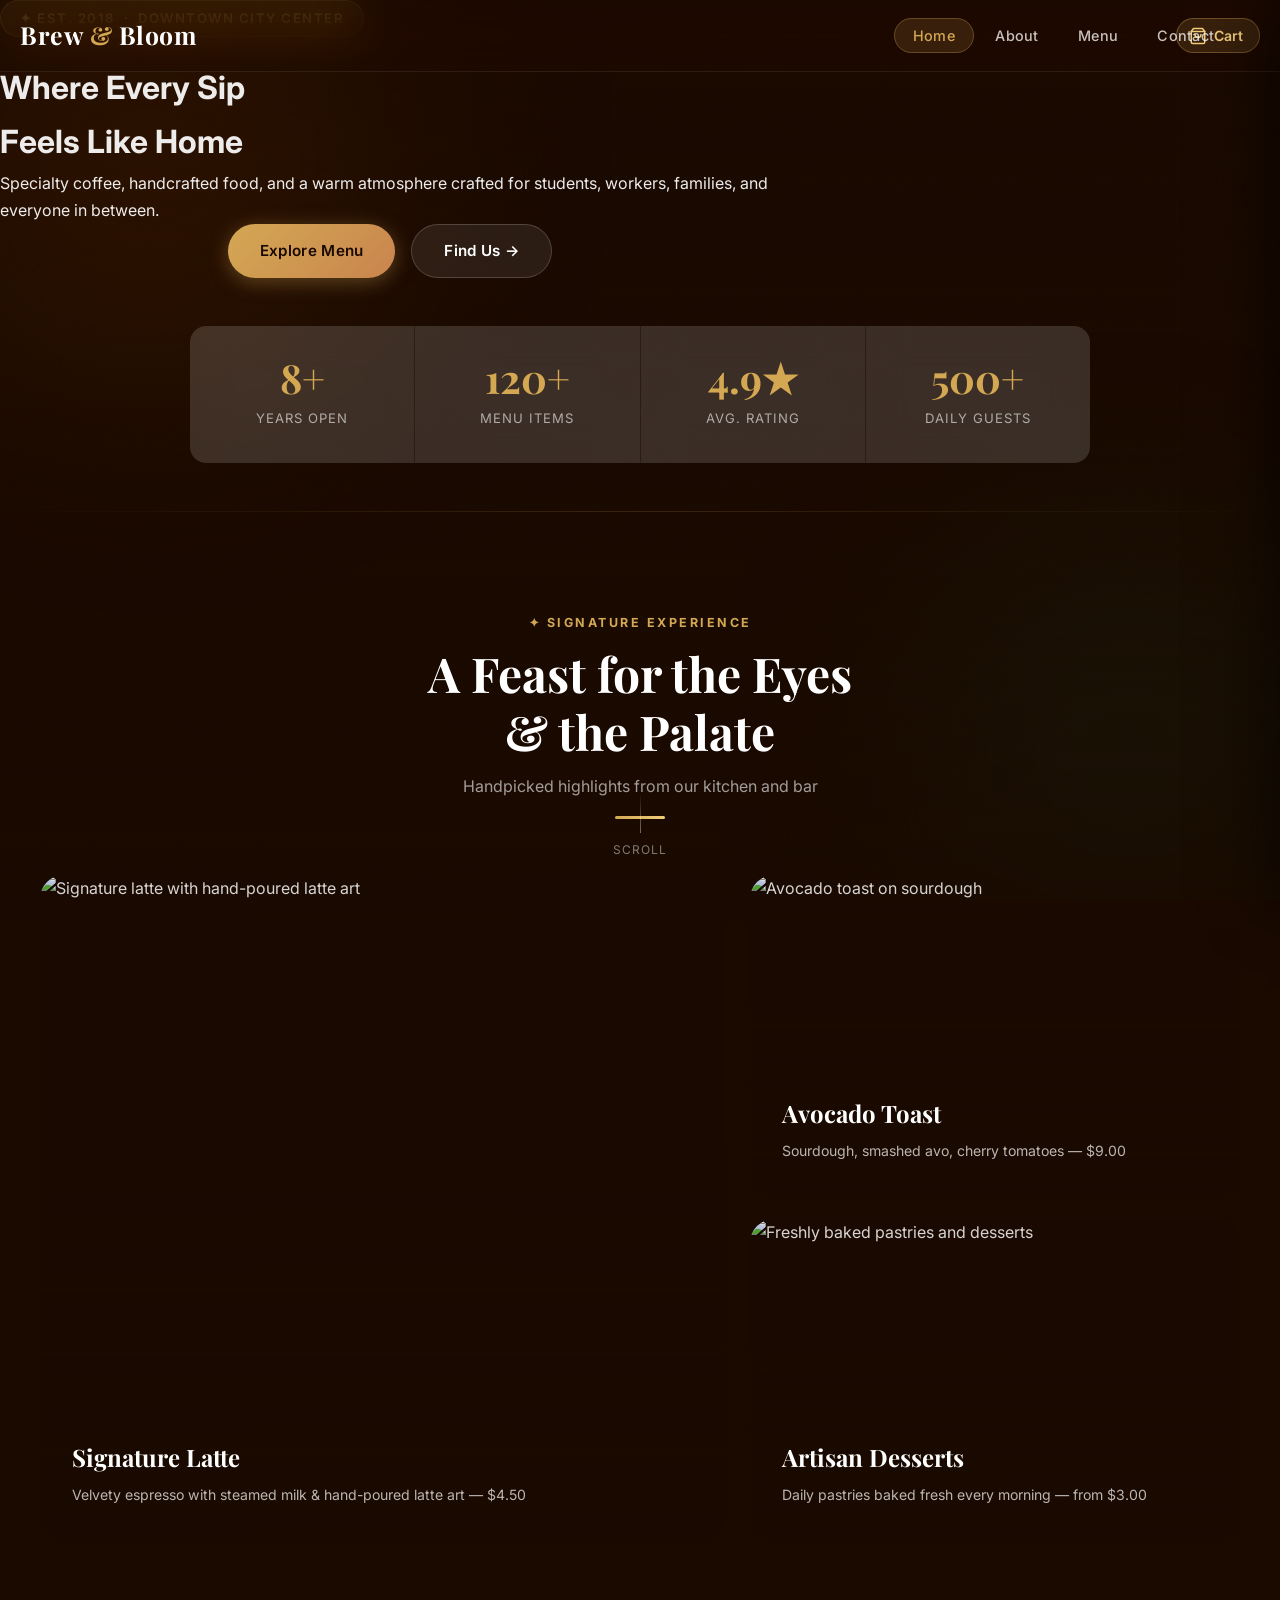
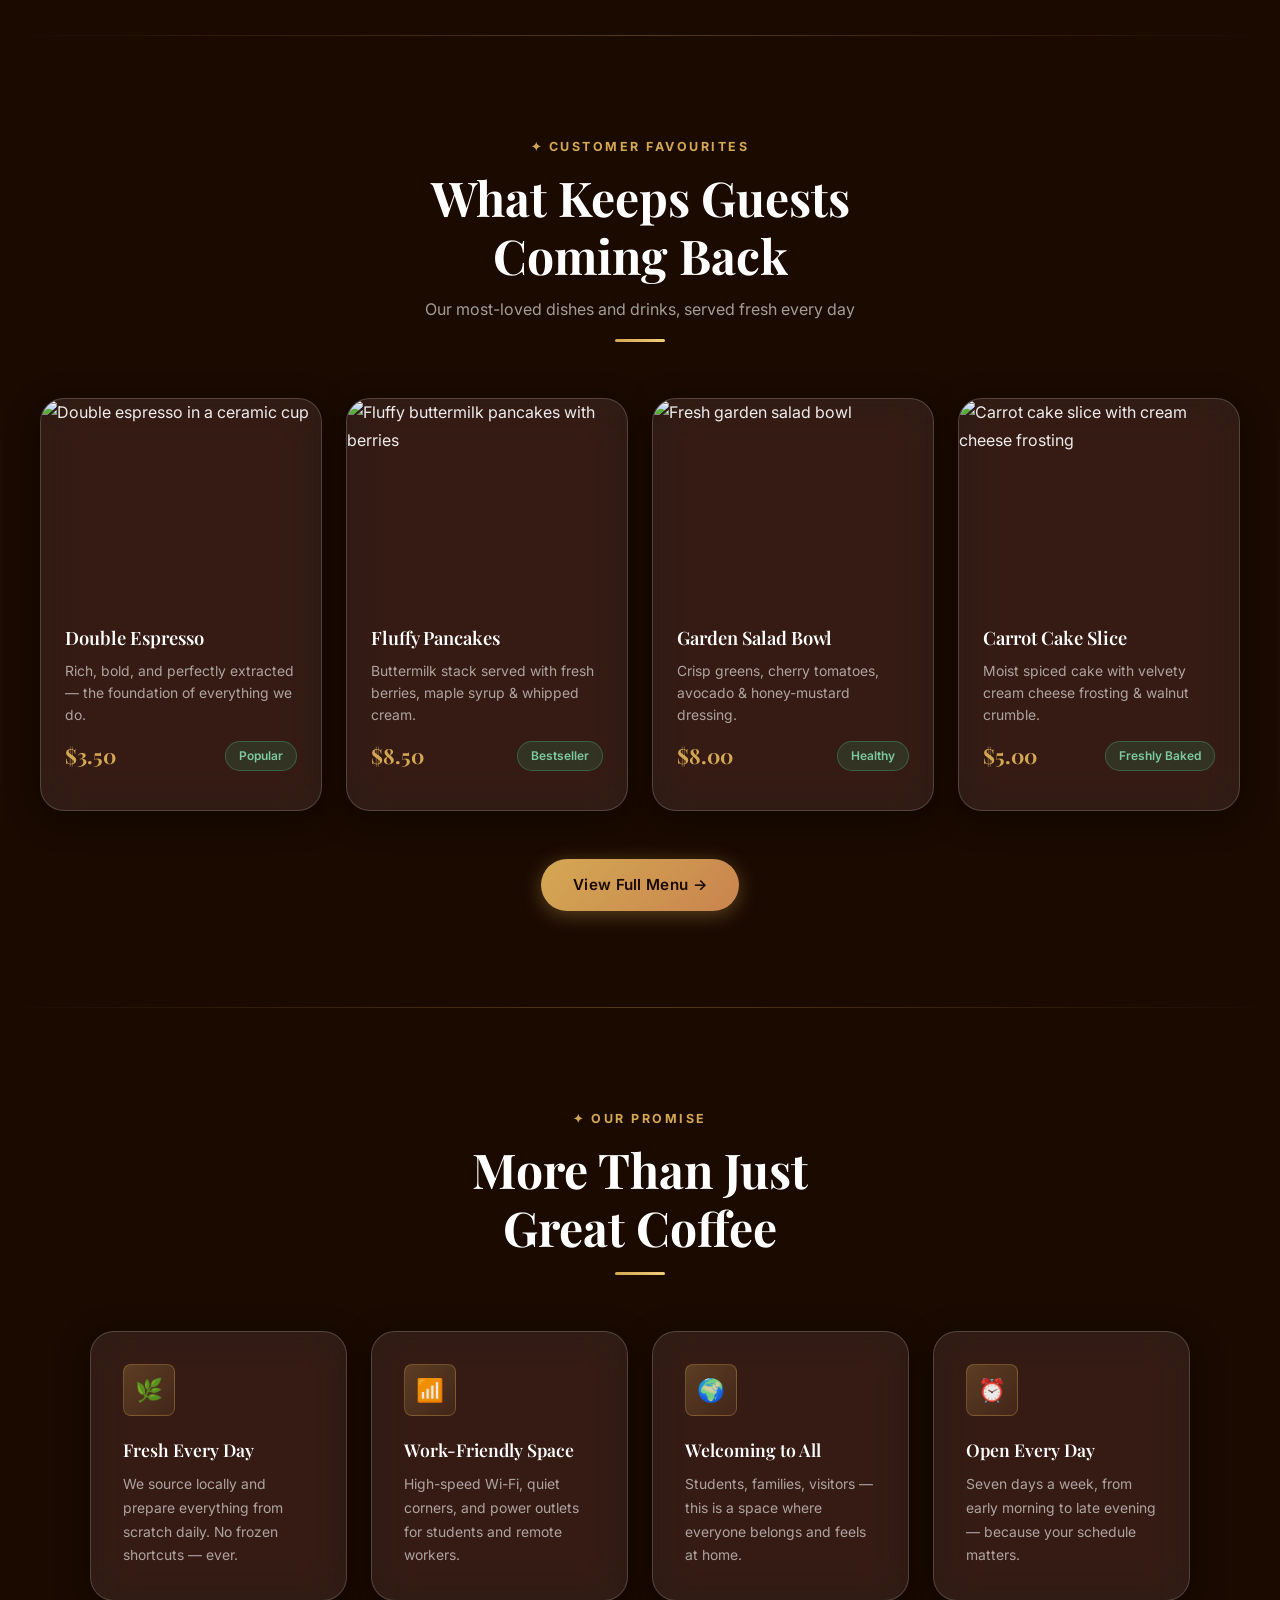
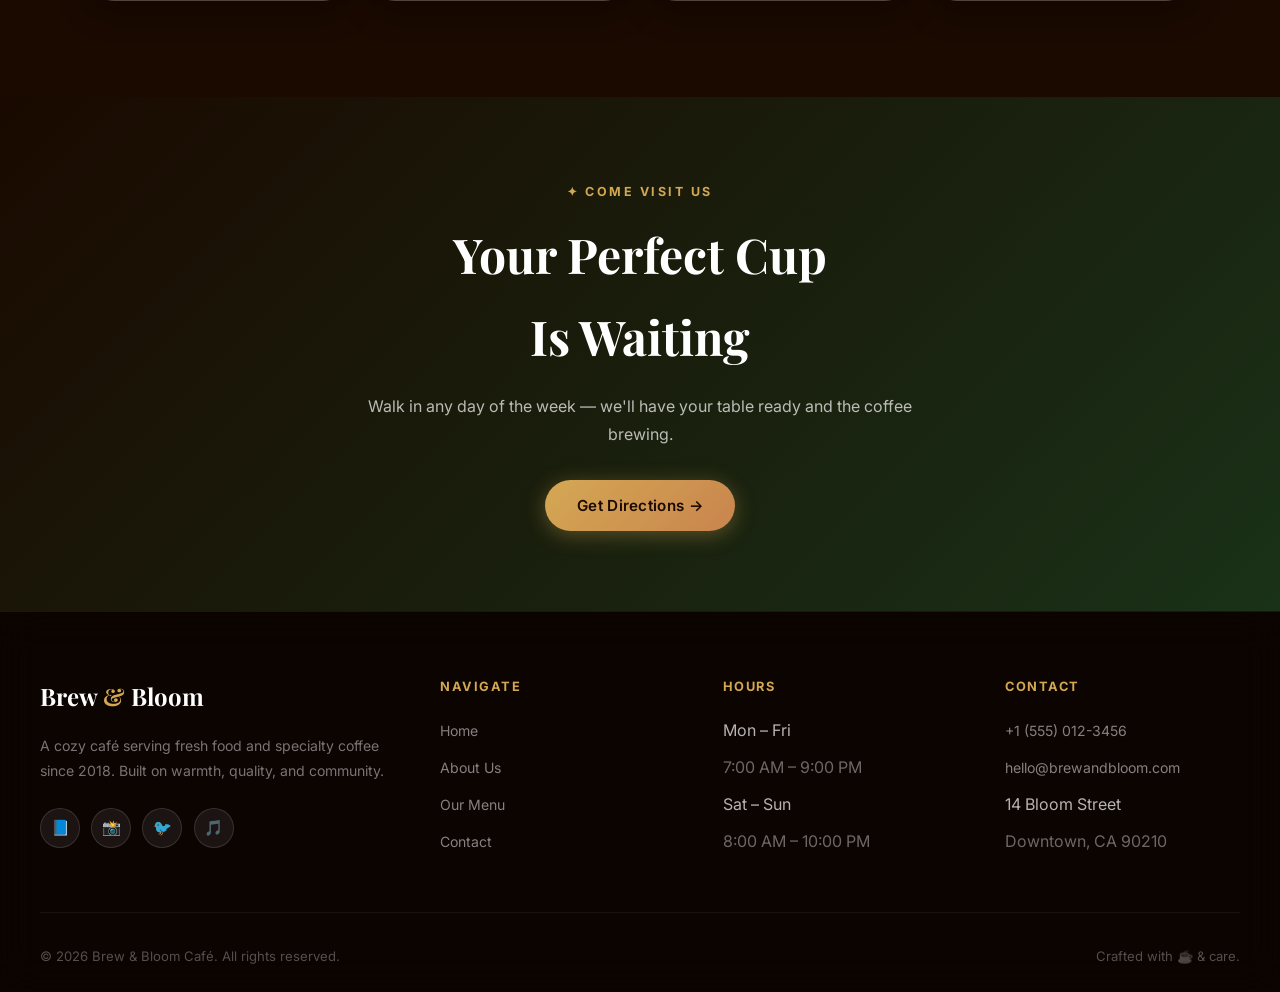
==== commit febb75a0: "fix: move nav-links outside nav element — fixes mobile menu clipping" ====
--- a/index.html
+++ b/index.html
@@ -41,17 +41,17 @@
       <span></span><span></span><span></span>
     </button>
     </div>
-
-    <ul class="nav-links" id="navLinks" role="list">
-      <li><a href="index.html" class="active" aria-current="page">Home</a></li>
-      <li><a href="about.html">About</a></li>
-      <li><a href="menu.html">Menu</a></li>
-      <li><a href="contact.html">Contact</a></li>
-    </ul>
   </nav>
 
+  <!-- MOBILE NAV PANEL — outside <nav> so it's never clipped by navbar height -->
+  <ul class="nav-links" id="navLinks" role="list">
+    <li><a href="index.html" class="active" aria-current="page">Home</a></li>
+    <li><a href="about.html">About</a></li>
+    <li><a href="menu.html">Menu</a></li>
+    <li><a href="contact.html">Contact</a></li>
+  </ul>
+
   <!-- HERO -->
-  <section class="hero" aria-label="Welcome banner">
     <div class="hero-bg" id="heroBg" role="img" aria-label="Café interior background"></div>
     <div class="hero-content">
       <div class="hero-badge">✦ Est. 2018 &nbsp;·&nbsp; Downtown City Center</div>
--- a/styles.css
+++ b/styles.css
@@ -175,10 +175,20 @@
 
 .logo span { color: var(--gold); }
 
+/* ── DESKTOP nav-links: fixed into navbar row ── */
 .nav-links {
   list-style: none;
   display: flex;
   gap: 0.25rem;
+  /* Pin it into the navbar visually */
+  position: fixed;
+  top: 0;
+  right: 3rem;
+  height: 72px;
+  align-items: center;
+  z-index: 1001;
+  /* no background — navbar behind it provides it */
+  background: transparent;
 }
 
 .nav-links a {
@@ -415,7 +425,7 @@
 /* ===== SECTION LAYOUT ===== */
 .section {
   position: relative;
-  z-index: 1;
+  z-index: 0;
   padding: 6rem 2rem;
 }
 
@@ -1095,7 +1105,7 @@
 /* ===== FOOTER ===== */
 .footer {
   position: relative;
-  z-index: 1;
+  z-index: 0;
   background: rgba(10, 4, 0, 0.9);
   backdrop-filter: blur(20px);
   -webkit-backdrop-filter: blur(20px);
@@ -1194,7 +1204,7 @@
 /* ===== CTA BAND ===== */
 .cta-band {
   position: relative;
-  z-index: 1;
+  z-index: 0;
   overflow: hidden;
   padding: 5rem 2rem;
   text-align: center;
@@ -1277,11 +1287,55 @@
    ================================================================ */
 @media (max-width: 768px) {
 
-  /* ── NAVBAR BAR ── */
+  /* Hide desktop nav-links on mobile */
+  .nav-links { display: none; }
+
+  /* ── MOBILE NAV PANEL ── */
+  .nav-links#navLinks {
+    display: flex;
+    flex-direction: column;
+    gap: 0.2rem;
+    list-style: none;
+
+    /* Own stacking context — nothing can clip it */
+    position: fixed;
+    top: 64px;
+    left: 0;
+    right: 0;
+    bottom: 0;
+    height: auto;
+    align-items: stretch;
+    z-index: 9000;
+
+    background: rgba(8, 3, 0, 0.99);
+    backdrop-filter: blur(24px) saturate(220%);
+    -webkit-backdrop-filter: blur(24px) saturate(220%);
+    border-top: 1px solid rgba(212, 168, 83, 0.25);
+    overflow-y: auto;
+    -webkit-overflow-scrolling: touch;
+    overscroll-behavior: contain;
+    padding: 1rem 1.25rem 3rem;
+
+    /* CLOSED state */
+    opacity: 0;
+    visibility: hidden;
+    transform: translateY(-12px);
+    pointer-events: none;
+    transition: opacity 0.28s ease, transform 0.28s ease, visibility 0s linear 0.28s;
+  }
+
+  /* OPEN state */
+  .nav-links#navLinks.open {
+    opacity: 1;
+    visibility: visible;
+    transform: translateY(0);
+    pointer-events: auto;
+    transition: opacity 0.28s ease, transform 0.28s ease, visibility 0s linear 0s;
+  }
   .navbar {
     padding: 0 1.25rem;
     height: 64px;
-    z-index: 1200;
+    z-index: 9500;
   }
 
   .logo { font-size: 1.3rem; }
@@ -1292,7 +1346,7 @@
     align-items: center;
     gap: 0.6rem;
     position: relative;
-    z-index: 1210;
+    z-index: 9600;
   }
 
   /* Hamburger */
@@ -1301,16 +1355,16 @@
     padding: 10px;
     margin: -10px -10px -10px 0;
     position: relative;
-    z-index: 1210;
-  }
-
-  /* ── DIM BACKDROP (real DOM element, injected by JS) ── */
+    z-index: 9600;
+  }
+
+  /* ── DIM BACKDROP ── */
   .nav-backdrop {
     display: none;
     position: fixed;
     inset: 0;
     background: rgba(0, 0, 0, 0.75);
-    z-index: 1150;
+    z-index: 8500;
     cursor: pointer;
     -webkit-tap-highlight-color: transparent;
   }
@@ -1323,48 +1377,6 @@
   @keyframes backdropIn {
     from { opacity: 0; }
     to   { opacity: 1; }
-  }
-
-  /* ── MOBILE NAV PANEL ── */
-  .nav-links {
-    display: flex !important;
-    flex-direction: column;
-    gap: 0.2rem;
-    list-style: none;
-
-    /* fixed to viewport, below navbar */
-    position: fixed;
-    top: 64px;
-    left: 0;
-    right: 0;
-    bottom: 0;
-    z-index: 1160;          /* above backdrop (1150), below navbar (1200) */
-
-    background: rgba(8, 3, 0, 0.98);
-    backdrop-filter: blur(24px) saturate(220%);
-    -webkit-backdrop-filter: blur(24px) saturate(220%);
-    border-top: 1px solid rgba(212, 168, 83, 0.25);
-
-    overflow-y: auto;
-    -webkit-overflow-scrolling: touch;
-    overscroll-behavior: contain;
-    padding: 1rem 1.25rem 3rem;
-
-    /* CLOSED state */
-    opacity: 0;
-    visibility: hidden;
-    transform: translateY(-12px);
-    pointer-events: none;
-    transition: opacity 0.28s ease, transform 0.28s ease, visibility 0s linear 0.28s;
-  }
-
-  /* OPEN state */
-  .nav-links.open {
-    opacity: 1;
-    visibility: visible;
-    transform: translateY(0);
-    pointer-events: auto;
-    transition: opacity 0.28s ease, transform 0.28s ease, visibility 0s linear 0s;
   }
 
   /* Nav items */
